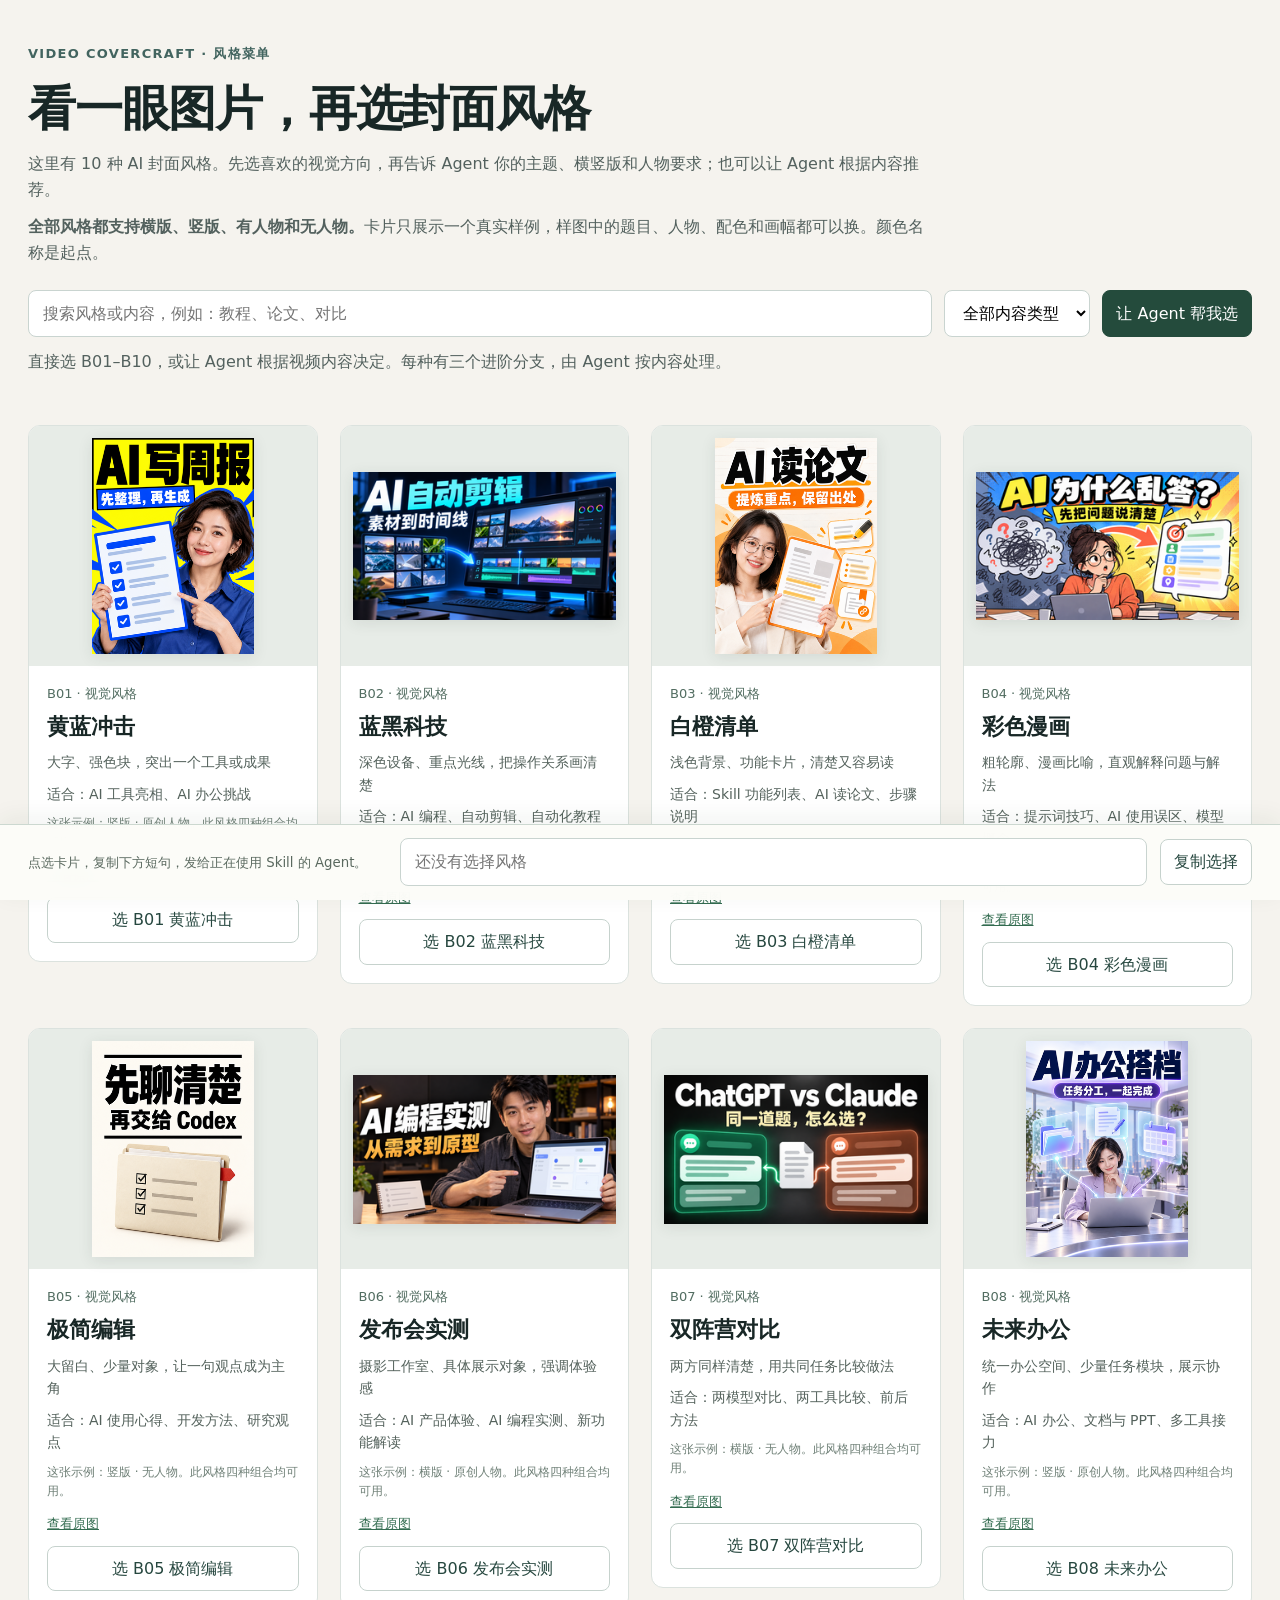
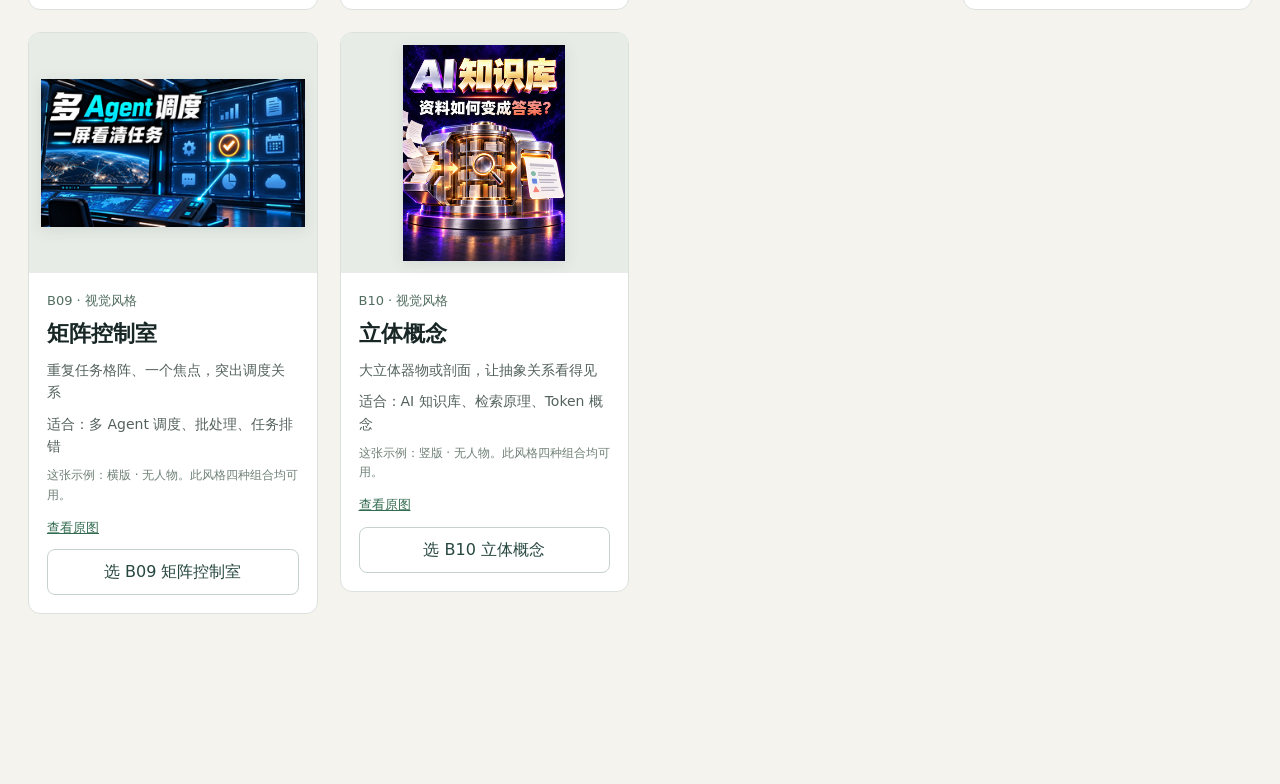
==== video-cover-craft/style-picker.html @ 23a960e8 "Rename skill to Video CoverCraft" ====
<!doctype html>
<html lang="zh-CN">
<meta charset="utf-8">
<meta name="viewport" content="width=device-width,initial-scale=1">
<title>Video CoverCraft · 看图选风格</title>
<style>
*{box-sizing:border-box}body{margin:0;background:#f5f3ee;color:#182726;font:16px/1.6 system-ui,-apple-system,sans-serif}header,main,.choice-inner{max-width:1320px;margin:auto;padding:28px}header{padding-top:40px}.brand{font-size:13px;font-weight:700;letter-spacing:.1em;color:#42645f}h1{font-size:clamp(30px,4vw,48px);line-height:1.2;letter-spacing:-.025em;margin:14px 0}header p{max-width:900px;color:#53615e;margin:12px 0}.controls{display:flex;flex-wrap:wrap;gap:12px;margin-top:24px}input,select,button{font:inherit}input,select{background:white;border:1px solid #c9d4d0;padding:10px 14px;border-radius:8px}input{flex:1;min-width:200px}button{cursor:pointer;border:1px solid #c6d2cd;border-radius:8px;padding:9px 13px;background:white;color:#26473f}button:hover{background:#eaf2ed}button:focus-visible,a:focus-visible{outline:3px solid #599a84;outline-offset:3px}.automatic{background:#244b3c;color:white;border-color:#244b3c}.automatic:hover{background:#366650}main{display:grid;grid-template-columns:repeat(auto-fill,minmax(280px,1fr));gap:22px;padding-top:10px;padding-bottom:170px}.card{align-self:start;background:white;border:1px solid #dbe2de;border-radius:12px;overflow:hidden;transition:border-color .15s}.card[data-selected=true]{border:3px solid #397958}.preview{display:flex;align-items:center;justify-content:center;height:240px;background:#e7ece7;padding:12px}.preview img{display:block;max-height:100%;max-width:100%;width:auto;height:auto;object-fit:contain;box-shadow:0 3px 14px #24362d1a}.content{padding:18px}.eyebrow{display:flex;align-items:center;justify-content:space-between;color:#526d61;font-size:13px}.badge{background:#e9f4e8;color:#2b653f;padding:2px 8px;border-radius:20px;font-size:12px}h2{font-size:22px;line-height:1.4;margin:7px 0}.content p{margin:9px 0;color:#54625c;font-size:14px}.sample{font-size:12px!important;color:#708178!important}.content button{width:100%;margin-top:10px}.content a{font-size:13px;color:#336c50}.choice{position:fixed;bottom:0;width:100%;background:#fcfcf8f5;border-top:1px solid #ccd8d0;box-shadow:0 -6px 25px #223b2410;backdrop-filter:blur(12px)}.choice-inner{padding-top:13px;padding-bottom:14px;display:flex;gap:13px;align-items:center;flex-wrap:wrap}.choice small{flex:1;min-width:220px;color:#5a695f}.choice input{flex:2;min-width:240px}.empty{grid-column:1/-1;padding:40px;background:white;border-radius:10px}a{color:#336c50}[hidden]{display:none!important}@media(max-width:600px){header,main,.choice-inner{padding-left:18px;padding-right:18px}main{padding-bottom:245px}.choice button{padding:8px 11px}.choice-inner{gap:8px}} 
</style>
<header>
<span class="brand">VIDEO COVERCRAFT · 风格菜单</span>
<h1>看一眼图片，再选封面风格</h1>
<p>这里有 10 种 AI 封面风格。先选喜欢的视觉方向，再告诉 Agent 你的主题、横竖版和人物要求；也可以让 Agent 根据内容推荐。</p>
<p><strong>全部风格都支持横版、竖版、有人物和无人物。</strong>卡片只展示一个真实样例，样图中的题目、人物、配色和画幅都可以换。颜色名称是起点。</p>
<div class="controls"><input id="search" type="search" placeholder="搜索风格或内容，例如：教程、论文、对比" aria-label="搜索风格或内容"><select id="tag" aria-label="按视频内容浏览"><option value="all">全部内容类型</option><option>资讯</option><option>教程</option><option>办公</option><option>对比</option><option>观点</option><option>Agent</option><option>原理</option></select><button class="automatic" id="auto">让 Agent 帮我选</button></div>
<p id="context">直接选 B01–B10，或让 Agent 根据视频内容决定。每种有三个进阶分支，由 Agent 按内容处理。</p>
</header>
<main id="cards"><article class="card" data-id="B01" data-search="B01 黄蓝冲击 大字、强色块，突出一个工具或成果 AI 工具亮相 AI 办公挑战 资讯 办公" data-tags="资讯|办公" data-selected="false"><a class="preview" href="assets/style-examples/01-b01-ai-weekly.png" title="查看 PNG 原图"><img src="assets/style-examples/thumbs/01-b01-ai-weekly.png" alt="B01 黄蓝冲击 · AI 写周报"></a><div class="content"><div class="eyebrow"><span>B01 · 视觉风格</span></div><h2>黄蓝冲击</h2><p>大字、强色块，突出一个工具或成果</p><p>适合：AI 工具亮相、AI 办公挑战</p><p class="sample">这张示例：竖版 · 原创人物。此风格四种组合均可用。</p><a href="assets/style-examples/01-b01-ai-weekly.png">查看原图</a><button type="button" data-choose="B01" data-name="黄蓝冲击">选 B01 黄蓝冲击</button></div></article><article class="card" data-id="B02" data-search="B02 蓝黑科技 深色设备、重点光线，把操作关系画清楚 AI 编程 自动剪辑 自动化教程 教程 Agent" data-tags="教程|Agent" data-selected="false"><a class="preview" href="assets/style-examples/02-b02-ai-editing.png" title="查看 PNG 原图"><img src="assets/style-examples/thumbs/02-b02-ai-editing.png" alt="B02 蓝黑科技 · AI 自动剪辑"></a><div class="content"><div class="eyebrow"><span>B02 · 视觉风格</span></div><h2>蓝黑科技</h2><p>深色设备、重点光线，把操作关系画清楚</p><p>适合：AI 编程、自动剪辑、自动化教程</p><p class="sample">这张示例：横版 · 无人物。此风格四种组合均可用。</p><a href="assets/style-examples/02-b02-ai-editing.png">查看原图</a><button type="button" data-choose="B02" data-name="蓝黑科技">选 B02 蓝黑科技</button></div></article><article class="card" data-id="B03" data-search="B03 白橙清单 浅色背景、功能卡片，清楚又容易读 Skill 功能列表 AI 读论文 步骤说明 办公 教程" data-tags="办公|教程" data-selected="false"><a class="preview" href="assets/style-examples/03-b03-ai-paper.png" title="查看 PNG 原图"><img src="assets/style-examples/thumbs/03-b03-ai-paper.png" alt="B03 白橙清单 · AI 读论文"></a><div class="content"><div class="eyebrow"><span>B03 · 视觉风格</span></div><h2>白橙清单</h2><p>浅色背景、功能卡片，清楚又容易读</p><p>适合：Skill 功能列表、AI 读论文、步骤说明</p><p class="sample">这张示例：竖版 · 原创人物。此风格四种组合均可用。</p><a href="assets/style-examples/03-b03-ai-paper.png">查看原图</a><button type="button" data-choose="B03" data-name="白橙清单">选 B03 白橙清单</button></div></article><article class="card" data-id="B04" data-search="B04 彩色漫画 粗轮廓、漫画比喻，直观解释问题与解法 提示词技巧 AI 使用误区 模型概念 教程 原理" data-tags="教程|原理" data-selected="false"><a class="preview" href="assets/style-examples/04-b04-ai-prompt.png" title="查看 PNG 原图"><img src="assets/style-examples/thumbs/04-b04-ai-prompt.png" alt="B04 彩色漫画 · AI 为什么乱答？"></a><div class="content"><div class="eyebrow"><span>B04 · 视觉风格</span></div><h2>彩色漫画</h2><p>粗轮廓、漫画比喻，直观解释问题与解法</p><p>适合：提示词技巧、AI 使用误区、模型概念</p><p class="sample">这张示例：横版 · 原创人物。此风格四种组合均可用。</p><a href="assets/style-examples/04-b04-ai-prompt.png">查看原图</a><button type="button" data-choose="B04" data-name="彩色漫画">选 B04 彩色漫画</button></div></article><article class="card" data-id="B05" data-search="B05 极简编辑 大留白、少量对象，让一句观点成为主角 AI 使用心得 开发方法 研究观点 观点 原理" data-tags="观点|原理" data-selected="false"><a class="preview" href="assets/style-examples/05-b05-ai-handoff.png" title="查看 PNG 原图"><img src="assets/style-examples/thumbs/05-b05-ai-handoff.png" alt="B05 极简编辑 · 先聊清楚"></a><div class="content"><div class="eyebrow"><span>B05 · 视觉风格</span></div><h2>极简编辑</h2><p>大留白、少量对象，让一句观点成为主角</p><p>适合：AI 使用心得、开发方法、研究观点</p><p class="sample">这张示例：竖版 · 无人物。此风格四种组合均可用。</p><a href="assets/style-examples/05-b05-ai-handoff.png">查看原图</a><button type="button" data-choose="B05" data-name="极简编辑">选 B05 极简编辑</button></div></article><article class="card" data-id="B06" data-search="B06 发布会实测 摄影工作室、具体展示对象，强调体验感 AI 产品体验 AI 编程实测 新功能解读 资讯 教程" data-tags="资讯|教程" data-selected="false"><a class="preview" href="assets/style-examples/06-b06-ai-coding.png" title="查看 PNG 原图"><img src="assets/style-examples/thumbs/06-b06-ai-coding.png" alt="B06 发布会实测 · AI 编程实测"></a><div class="content"><div class="eyebrow"><span>B06 · 视觉风格</span></div><h2>发布会实测</h2><p>摄影工作室、具体展示对象，强调体验感</p><p>适合：AI 产品体验、AI 编程实测、新功能解读</p><p class="sample">这张示例：横版 · 原创人物。此风格四种组合均可用。</p><a href="assets/style-examples/06-b06-ai-coding.png">查看原图</a><button type="button" data-choose="B06" data-name="发布会实测">选 B06 发布会实测</button></div></article><article class="card" data-id="B07" data-search="B07 双阵营对比 两方同样清楚，用共同任务比较做法 两模型对比 两工具比较 前后方法 对比" data-tags="对比" data-selected="false"><a class="preview" href="assets/style-examples/07-b07-ai-models.png" title="查看 PNG 原图"><img src="assets/style-examples/thumbs/07-b07-ai-models.png" alt="B07 双阵营对比 · ChatGPT vs Claude"></a><div class="content"><div class="eyebrow"><span>B07 · 视觉风格</span></div><h2>双阵营对比</h2><p>两方同样清楚，用共同任务比较做法</p><p>适合：两模型对比、两工具比较、前后方法</p><p class="sample">这张示例：横版 · 无人物。此风格四种组合均可用。</p><a href="assets/style-examples/07-b07-ai-models.png">查看原图</a><button type="button" data-choose="B07" data-name="双阵营对比">选 B07 双阵营对比</button></div></article><article class="card" data-id="B08" data-search="B08 未来办公 统一办公空间、少量任务模块，展示协作 AI 办公 文档与 PPT 多工具接力 办公 Agent" data-tags="办公|Agent" data-selected="false"><a class="preview" href="assets/style-examples/08-b08-ai-office.png" title="查看 PNG 原图"><img src="assets/style-examples/thumbs/08-b08-ai-office.png" alt="B08 未来办公 · AI 办公搭档"></a><div class="content"><div class="eyebrow"><span>B08 · 视觉风格</span></div><h2>未来办公</h2><p>统一办公空间、少量任务模块，展示协作</p><p>适合：AI 办公、文档与 PPT、多工具接力</p><p class="sample">这张示例：竖版 · 原创人物。此风格四种组合均可用。</p><a href="assets/style-examples/08-b08-ai-office.png">查看原图</a><button type="button" data-choose="B08" data-name="未来办公">选 B08 未来办公</button></div></article><article class="card" data-id="B09" data-search="B09 矩阵控制室 重复任务格阵、一个焦点，突出调度关系 多 Agent 调度 批处理 任务排错 Agent 教程" data-tags="Agent|教程" data-selected="false"><a class="preview" href="assets/style-examples/09-b09-ai-agents.png" title="查看 PNG 原图"><img src="assets/style-examples/thumbs/09-b09-ai-agents.png" alt="B09 矩阵控制室 · 多 Agent 调度"></a><div class="content"><div class="eyebrow"><span>B09 · 视觉风格</span></div><h2>矩阵控制室</h2><p>重复任务格阵、一个焦点，突出调度关系</p><p>适合：多 Agent 调度、批处理、任务排错</p><p class="sample">这张示例：横版 · 无人物。此风格四种组合均可用。</p><a href="assets/style-examples/09-b09-ai-agents.png">查看原图</a><button type="button" data-choose="B09" data-name="矩阵控制室">选 B09 矩阵控制室</button></div></article><article class="card" data-id="B10" data-search="B10 立体概念 大立体器物或剖面，让抽象关系看得见 AI 知识库 检索原理 Token 概念 原理" data-tags="原理" data-selected="false"><a class="preview" href="assets/style-examples/10-b10-ai-knowledge.png" title="查看 PNG 原图"><img src="assets/style-examples/thumbs/10-b10-ai-knowledge.png" alt="B10 立体概念 · AI 知识库"></a><div class="content"><div class="eyebrow"><span>B10 · 视觉风格</span></div><h2>立体概念</h2><p>大立体器物或剖面，让抽象关系看得见</p><p>适合：AI 知识库、检索原理、Token 概念</p><p class="sample">这张示例：竖版 · 无人物。此风格四种组合均可用。</p><a href="assets/style-examples/10-b10-ai-knowledge.png">查看原图</a><button type="button" data-choose="B10" data-name="立体概念">选 B10 立体概念</button></div></article><p class="empty" id="empty" hidden>没有匹配的风格。试试其他关键词，或让 Agent 帮你推荐。</p></main>
<div class="choice"><div class="choice-inner"><small id="status" aria-live="polite">点选卡片，复制下方短句，发给正在使用 Skill 的 Agent。</small><input id="selection" aria-label="发给 Agent 的选择" readonly placeholder="还没有选择风格"><button id="copy">复制选择</button></div></div>
<noscript><p style="padding:24px">此浏览器未启用交互。图片与名称仍可查看，直接把 B 编号告诉 Agent 即可。</p></noscript>
<script>
const cards=Array.from(document.querySelectorAll('.card'));
const search=document.querySelector('#search'),tag=document.querySelector('#tag'),selection=document.querySelector('#selection'),status=document.querySelector('#status');
function filter(){const q=search.value.trim().toLowerCase();let shown=0;cards.forEach(c=>{c.hidden=!(c.dataset.search.toLowerCase().includes(q)&&(tag.value==='all'||c.dataset.tags.split('|').includes(tag.value)));if(!c.hidden)shown++});document.querySelector('#empty').hidden=shown!==0}
function choose(id,name){cards.forEach(c=>c.dataset.selected=String(c.dataset.id===id));selection.value=id?`我选 ${id} ${name}。画幅和人物按我的要求。`:'风格由你根据我的内容决定。画幅和人物按我的要求。';status.textContent=id?`已选 ${id} ${name}。把这句话发给 Agent 即可；不用填写分支编号。`:'让 Agent 按视频内容选择风格；画幅和人物仍按你的要求。'}
search.addEventListener('input',filter);tag.addEventListener('change',filter);
document.querySelectorAll('[data-choose]').forEach(b=>b.addEventListener('click',()=>choose(b.dataset.choose,b.dataset.name)));
document.querySelector('#auto').addEventListener('click',()=>choose(null,null));
document.querySelector('#copy').addEventListener('click',async()=>{if(!selection.value){status.textContent='先选一种风格，或点“让 Agent 帮我选”。';return}try{await navigator.clipboard.writeText(selection.value);status.textContent='已复制。回到 Agent 聊天粘贴这句话。'}catch{selection.focus();selection.select();status.textContent='此浏览器无法自动复制。文字已选中，请手动复制后发给 Agent。'}});
</script>
</html>
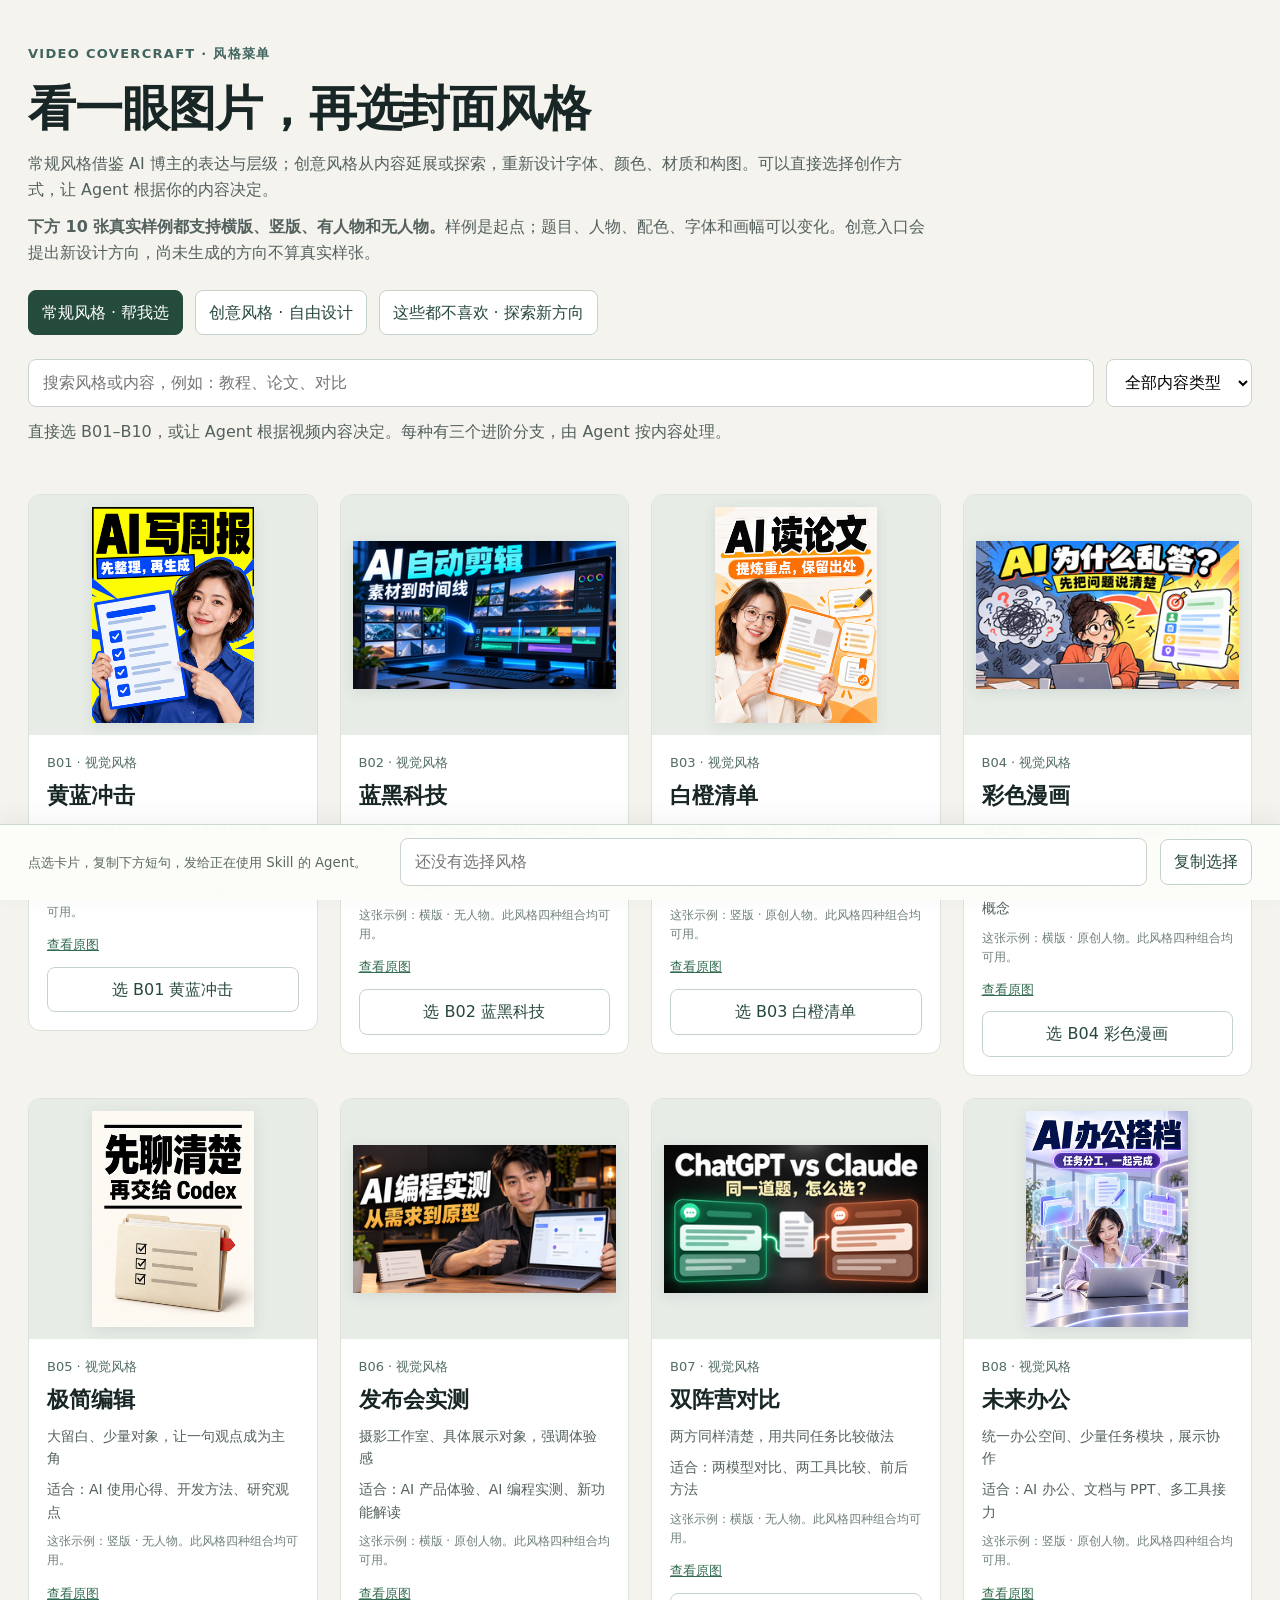
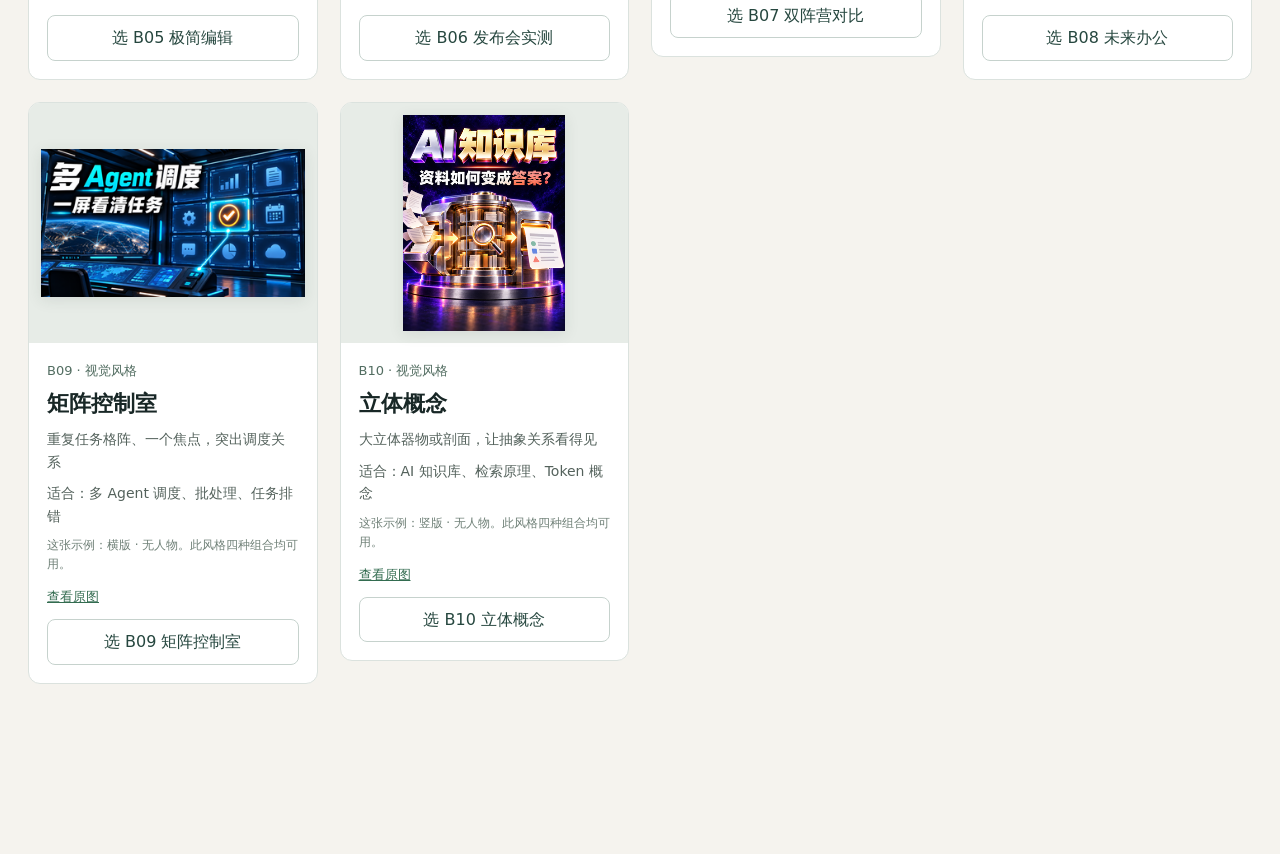
==== commit 22e6a8ef: "Update Video CoverCraft to 2.11.0 with creative workflows" ====
--- a/video-cover-craft/style-picker.html
+++ b/video-cover-craft/style-picker.html
@@ -9,22 +9,32 @@
 <header>
 <span class="brand">VIDEO COVERCRAFT · 风格菜单</span>
 <h1>看一眼图片，再选封面风格</h1>
-<p>这里有 10 种 AI 封面风格。先选喜欢的视觉方向，再告诉 Agent 你的主题、横竖版和人物要求；也可以让 Agent 根据内容推荐。</p>
-<p><strong>全部风格都支持横版、竖版、有人物和无人物。</strong>卡片只展示一个真实样例，样图中的题目、人物、配色和画幅都可以换。颜色名称是起点。</p>
-<div class="controls"><input id="search" type="search" placeholder="搜索风格或内容，例如：教程、论文、对比" aria-label="搜索风格或内容"><select id="tag" aria-label="按视频内容浏览"><option value="all">全部内容类型</option><option>资讯</option><option>教程</option><option>办公</option><option>对比</option><option>观点</option><option>Agent</option><option>原理</option></select><button class="automatic" id="auto">让 Agent 帮我选</button></div>
+<p>常规风格借鉴 AI 博主的表达与层级；创意风格从内容延展或探索，重新设计字体、颜色、材质和构图。可以直接选择创作方式，让 Agent 根据你的内容决定。</p>
+<p><strong>下方 10 张真实样例都支持横版、竖版、有人物和无人物。</strong>样例是起点；题目、人物、配色、字体和画幅可以变化。创意入口会提出新设计方向，尚未生成的方向不算真实样张。</p>
+<div class="controls"><button class="automatic" id="auto" data-creation-mode="regular" aria-pressed="false">常规风格 · 帮我选</button><button id="creative" data-creation-mode="creative" aria-pressed="false">创意风格 · 自由设计</button><button id="explore">这些都不喜欢 · 探索新方向</button></div>
+<div class="controls"><input id="search" type="search" placeholder="搜索风格或内容，例如：教程、论文、对比" aria-label="搜索风格或内容"><select id="tag" aria-label="按视频内容浏览"><option value="all">全部内容类型</option><option>资讯</option><option>教程</option><option>办公</option><option>对比</option><option>观点</option><option>Agent</option><option>原理</option></select></div>
 <p id="context">直接选 B01–B10，或让 Agent 根据视频内容决定。每种有三个进阶分支，由 Agent 按内容处理。</p>
 </header>
-<main id="cards"><article class="card" data-id="B01" data-search="B01 黄蓝冲击 大字、强色块，突出一个工具或成果 AI 工具亮相 AI 办公挑战 资讯 办公" data-tags="资讯|办公" data-selected="false"><a class="preview" href="assets/style-examples/01-b01-ai-weekly.png" title="查看 PNG 原图"><img src="assets/style-examples/thumbs/01-b01-ai-weekly.png" alt="B01 黄蓝冲击 · AI 写周报"></a><div class="content"><div class="eyebrow"><span>B01 · 视觉风格</span></div><h2>黄蓝冲击</h2><p>大字、强色块，突出一个工具或成果</p><p>适合：AI 工具亮相、AI 办公挑战</p><p class="sample">这张示例：竖版 · 原创人物。此风格四种组合均可用。</p><a href="assets/style-examples/01-b01-ai-weekly.png">查看原图</a><button type="button" data-choose="B01" data-name="黄蓝冲击">选 B01 黄蓝冲击</button></div></article><article class="card" data-id="B02" data-search="B02 蓝黑科技 深色设备、重点光线，把操作关系画清楚 AI 编程 自动剪辑 自动化教程 教程 Agent" data-tags="教程|Agent" data-selected="false"><a class="preview" href="assets/style-examples/02-b02-ai-editing.png" title="查看 PNG 原图"><img src="assets/style-examples/thumbs/02-b02-ai-editing.png" alt="B02 蓝黑科技 · AI 自动剪辑"></a><div class="content"><div class="eyebrow"><span>B02 · 视觉风格</span></div><h2>蓝黑科技</h2><p>深色设备、重点光线，把操作关系画清楚</p><p>适合：AI 编程、自动剪辑、自动化教程</p><p class="sample">这张示例：横版 · 无人物。此风格四种组合均可用。</p><a href="assets/style-examples/02-b02-ai-editing.png">查看原图</a><button type="button" data-choose="B02" data-name="蓝黑科技">选 B02 蓝黑科技</button></div></article><article class="card" data-id="B03" data-search="B03 白橙清单 浅色背景、功能卡片，清楚又容易读 Skill 功能列表 AI 读论文 步骤说明 办公 教程" data-tags="办公|教程" data-selected="false"><a class="preview" href="assets/style-examples/03-b03-ai-paper.png" title="查看 PNG 原图"><img src="assets/style-examples/thumbs/03-b03-ai-paper.png" alt="B03 白橙清单 · AI 读论文"></a><div class="content"><div class="eyebrow"><span>B03 · 视觉风格</span></div><h2>白橙清单</h2><p>浅色背景、功能卡片，清楚又容易读</p><p>适合：Skill 功能列表、AI 读论文、步骤说明</p><p class="sample">这张示例：竖版 · 原创人物。此风格四种组合均可用。</p><a href="assets/style-examples/03-b03-ai-paper.png">查看原图</a><button type="button" data-choose="B03" data-name="白橙清单">选 B03 白橙清单</button></div></article><article class="card" data-id="B04" data-search="B04 彩色漫画 粗轮廓、漫画比喻，直观解释问题与解法 提示词技巧 AI 使用误区 模型概念 教程 原理" data-tags="教程|原理" data-selected="false"><a class="preview" href="assets/style-examples/04-b04-ai-prompt.png" title="查看 PNG 原图"><img src="assets/style-examples/thumbs/04-b04-ai-prompt.png" alt="B04 彩色漫画 · AI 为什么乱答？"></a><div class="content"><div class="eyebrow"><span>B04 · 视觉风格</span></div><h2>彩色漫画</h2><p>粗轮廓、漫画比喻，直观解释问题与解法</p><p>适合：提示词技巧、AI 使用误区、模型概念</p><p class="sample">这张示例：横版 · 原创人物。此风格四种组合均可用。</p><a href="assets/style-examples/04-b04-ai-prompt.png">查看原图</a><button type="button" data-choose="B04" data-name="彩色漫画">选 B04 彩色漫画</button></div></article><article class="card" data-id="B05" data-search="B05 极简编辑 大留白、少量对象，让一句观点成为主角 AI 使用心得 开发方法 研究观点 观点 原理" data-tags="观点|原理" data-selected="false"><a class="preview" href="assets/style-examples/05-b05-ai-handoff.png" title="查看 PNG 原图"><img src="assets/style-examples/thumbs/05-b05-ai-handoff.png" alt="B05 极简编辑 · 先聊清楚"></a><div class="content"><div class="eyebrow"><span>B05 · 视觉风格</span></div><h2>极简编辑</h2><p>大留白、少量对象，让一句观点成为主角</p><p>适合：AI 使用心得、开发方法、研究观点</p><p class="sample">这张示例：竖版 · 无人物。此风格四种组合均可用。</p><a href="assets/style-examples/05-b05-ai-handoff.png">查看原图</a><button type="button" data-choose="B05" data-name="极简编辑">选 B05 极简编辑</button></div></article><article class="card" data-id="B06" data-search="B06 发布会实测 摄影工作室、具体展示对象，强调体验感 AI 产品体验 AI 编程实测 新功能解读 资讯 教程" data-tags="资讯|教程" data-selected="false"><a class="preview" href="assets/style-examples/06-b06-ai-coding.png" title="查看 PNG 原图"><img src="assets/style-examples/thumbs/06-b06-ai-coding.png" alt="B06 发布会实测 · AI 编程实测"></a><div class="content"><div class="eyebrow"><span>B06 · 视觉风格</span></div><h2>发布会实测</h2><p>摄影工作室、具体展示对象，强调体验感</p><p>适合：AI 产品体验、AI 编程实测、新功能解读</p><p class="sample">这张示例：横版 · 原创人物。此风格四种组合均可用。</p><a href="assets/style-examples/06-b06-ai-coding.png">查看原图</a><button type="button" data-choose="B06" data-name="发布会实测">选 B06 发布会实测</button></div></article><article class="card" data-id="B07" data-search="B07 双阵营对比 两方同样清楚，用共同任务比较做法 两模型对比 两工具比较 前后方法 对比" data-tags="对比" data-selected="false"><a class="preview" href="assets/style-examples/07-b07-ai-models.png" title="查看 PNG 原图"><img src="assets/style-examples/thumbs/07-b07-ai-models.png" alt="B07 双阵营对比 · ChatGPT vs Claude"></a><div class="content"><div class="eyebrow"><span>B07 · 视觉风格</span></div><h2>双阵营对比</h2><p>两方同样清楚，用共同任务比较做法</p><p>适合：两模型对比、两工具比较、前后方法</p><p class="sample">这张示例：横版 · 无人物。此风格四种组合均可用。</p><a href="assets/style-examples/07-b07-ai-models.png">查看原图</a><button type="button" data-choose="B07" data-name="双阵营对比">选 B07 双阵营对比</button></div></article><article class="card" data-id="B08" data-search="B08 未来办公 统一办公空间、少量任务模块，展示协作 AI 办公 文档与 PPT 多工具接力 办公 Agent" data-tags="办公|Agent" data-selected="false"><a class="preview" href="assets/style-examples/08-b08-ai-office.png" title="查看 PNG 原图"><img src="assets/style-examples/thumbs/08-b08-ai-office.png" alt="B08 未来办公 · AI 办公搭档"></a><div class="content"><div class="eyebrow"><span>B08 · 视觉风格</span></div><h2>未来办公</h2><p>统一办公空间、少量任务模块，展示协作</p><p>适合：AI 办公、文档与 PPT、多工具接力</p><p class="sample">这张示例：竖版 · 原创人物。此风格四种组合均可用。</p><a href="assets/style-examples/08-b08-ai-office.png">查看原图</a><button type="button" data-choose="B08" data-name="未来办公">选 B08 未来办公</button></div></article><article class="card" data-id="B09" data-search="B09 矩阵控制室 重复任务格阵、一个焦点，突出调度关系 多 Agent 调度 批处理 任务排错 Agent 教程" data-tags="Agent|教程" data-selected="false"><a class="preview" href="assets/style-examples/09-b09-ai-agents.png" title="查看 PNG 原图"><img src="assets/style-examples/thumbs/09-b09-ai-agents.png" alt="B09 矩阵控制室 · 多 Agent 调度"></a><div class="content"><div class="eyebrow"><span>B09 · 视觉风格</span></div><h2>矩阵控制室</h2><p>重复任务格阵、一个焦点，突出调度关系</p><p>适合：多 Agent 调度、批处理、任务排错</p><p class="sample">这张示例：横版 · 无人物。此风格四种组合均可用。</p><a href="assets/style-examples/09-b09-ai-agents.png">查看原图</a><button type="button" data-choose="B09" data-name="矩阵控制室">选 B09 矩阵控制室</button></div></article><article class="card" data-id="B10" data-search="B10 立体概念 大立体器物或剖面，让抽象关系看得见 AI 知识库 检索原理 Token 概念 原理" data-tags="原理" data-selected="false"><a class="preview" href="assets/style-examples/10-b10-ai-knowledge.png" title="查看 PNG 原图"><img src="assets/style-examples/thumbs/10-b10-ai-knowledge.png" alt="B10 立体概念 · AI 知识库"></a><div class="content"><div class="eyebrow"><span>B10 · 视觉风格</span></div><h2>立体概念</h2><p>大立体器物或剖面，让抽象关系看得见</p><p>适合：AI 知识库、检索原理、Token 概念</p><p class="sample">这张示例：竖版 · 无人物。此风格四种组合均可用。</p><a href="assets/style-examples/10-b10-ai-knowledge.png">查看原图</a><button type="button" data-choose="B10" data-name="立体概念">选 B10 立体概念</button></div></article><p class="empty" id="empty" hidden>没有匹配的风格。试试其他关键词，或让 Agent 帮你推荐。</p></main>
+<main id="cards"><article class="card" data-id="B01" data-search="B01 黄蓝冲击 大字、强色块，突出一个工具或成果 AI 工具亮相 AI 办公挑战 资讯 办公" data-tags="资讯|办公" data-selected="false"><a class="preview" href="assets/style-examples/01-b01-ai-weekly.png" title="查看 PNG 原图"><img src="assets/style-examples/thumbs/01-b01-ai-weekly.png" alt="B01 黄蓝冲击 · AI 写周报"></a><div class="content"><div class="eyebrow"><span>B01 · 视觉风格</span></div><h2>黄蓝冲击</h2><p>大字、强色块，突出一个工具或成果</p><p>适合：AI 工具亮相、AI 办公挑战</p><p class="sample">这张示例：竖版 · 原创人物。此风格四种组合均可用。</p><a href="assets/style-examples/01-b01-ai-weekly.png">查看原图</a><button type="button" data-choose="B01" data-name="黄蓝冲击">选 B01 黄蓝冲击</button></div></article><article class="card" data-id="B02" data-search="B02 蓝黑科技 深色设备、重点光线，把操作关系画清楚 AI 编程 自动剪辑 自动化教程 教程 Agent" data-tags="教程|Agent" data-selected="false"><a class="preview" href="assets/style-examples/02-b02-ai-editing.png" title="查看 PNG 原图"><img src="assets/style-examples/thumbs/02-b02-ai-editing.png" alt="B02 蓝黑科技 · AI 自动剪辑"></a><div class="content"><div class="eyebrow"><span>B02 · 视觉风格</span></div><h2>蓝黑科技</h2><p>深色设备、重点光线，把操作关系画清楚</p><p>适合：AI 编程、自动剪辑、自动化教程</p><p class="sample">这张示例：横版 · 无人物。此风格四种组合均可用。</p><a href="assets/style-examples/02-b02-ai-editing.png">查看原图</a><button type="button" data-choose="B02" data-name="蓝黑科技">选 B02 蓝黑科技</button></div></article><article class="card" data-id="B03" data-search="B03 白橙清单 浅色背景、功能卡片，清楚又容易读 Skill 功能列表 AI 读论文 步骤说明 办公 教程" data-tags="办公|教程" data-selected="false"><a class="preview" href="assets/style-examples/03-b03-ai-paper.png" title="查看 PNG 原图"><img src="assets/style-examples/thumbs/03-b03-ai-paper.png" alt="B03 白橙清单 · AI 读论文"></a><div class="content"><div class="eyebrow"><span>B03 · 视觉风格</span></div><h2>白橙清单</h2><p>浅色背景、功能卡片，清楚又容易读</p><p>适合：Skill 功能列表、AI 读论文、步骤说明</p><p class="sample">这张示例：竖版 · 原创人物。此风格四种组合均可用。</p><a href="assets/style-examples/03-b03-ai-paper.png">查看原图</a><button type="button" data-choose="B03" data-name="白橙清单">选 B03 白橙清单</button></div></article><article class="card" data-id="B04" data-search="B04 彩色漫画 粗轮廓、漫画比喻，直观解释问题与解法 提示词技巧 AI 使用误区 模型概念 教程 原理" data-tags="教程|原理" data-selected="false"><a class="preview" href="assets/style-examples/04-b04-ai-prompt.png" title="查看 PNG 原图"><img src="assets/style-examples/thumbs/04-b04-ai-prompt.png" alt="B04 彩色漫画 · AI 为什么乱答？"></a><div class="content"><div class="eyebrow"><span>B04 · 视觉风格</span></div><h2>彩色漫画</h2><p>粗轮廓、漫画比喻，直观解释问题与解法</p><p>适合：提示词技巧、AI 使用误区、模型概念</p><p class="sample">这张示例：横版 · 原创人物。此风格四种组合均可用。</p><a href="assets/style-examples/04-b04-ai-prompt.png">查看原图</a><button type="button" data-choose="B04" data-name="彩色漫画">选 B04 彩色漫画</button></div></article><article class="card" data-id="B05" data-search="B05 极简编辑 大留白、少量对象，让一句观点成为主角 AI 使用心得 开发方法 研究观点 观点 原理" data-tags="观点|原理" data-selected="false"><a class="preview" href="assets/style-examples/05-b05-ai-handoff.png" title="查看 PNG 原图"><img src="assets/style-examples/thumbs/05-b05-ai-handoff.png" alt="B05 极简编辑 · 先聊清楚"></a><div class="content"><div class="eyebrow"><span>B05 · 视觉风格</span></div><h2>极简编辑</h2><p>大留白、少量对象，让一句观点成为主角</p><p>适合：AI 使用心得、开发方法、研究观点</p><p class="sample">这张示例：竖版 · 无人物。此风格四种组合均可用。</p><a href="assets/style-examples/05-b05-ai-handoff.png">查看原图</a><button type="button" data-choose="B05" data-name="极简编辑">选 B05 极简编辑</button></div></article><article class="card" data-id="B06" data-search="B06 发布会实测 摄影工作室、具体展示对象，强调体验感 AI 产品体验 AI 编程实测 新功能解读 资讯 教程" data-tags="资讯|教程" data-selected="false"><a class="preview" href="assets/style-examples/06-b06-ai-coding.png" title="查看 PNG 原图"><img src="assets/style-examples/thumbs/06-b06-ai-coding.png" alt="B06 发布会实测 · AI 编程实测"></a><div class="content"><div class="eyebrow"><span>B06 · 视觉风格</span></div><h2>发布会实测</h2><p>摄影工作室、具体展示对象，强调体验感</p><p>适合：AI 产品体验、AI 编程实测、新功能解读</p><p class="sample">这张示例：横版 · 原创人物。此风格四种组合均可用。</p><a href="assets/style-examples/06-b06-ai-coding.png">查看原图</a><button type="button" data-choose="B06" data-name="发布会实测">选 B06 发布会实测</button></div></article><article class="card" data-id="B07" data-search="B07 双阵营对比 两方同样清楚，用共同任务比较做法 两模型对比 两工具比较 前后方法 对比" data-tags="对比" data-selected="false"><a class="preview" href="assets/style-examples/07-b07-ai-models.png" title="查看 PNG 原图"><img src="assets/style-examples/thumbs/07-b07-ai-models.png" alt="B07 双阵营对比 · ChatGPT vs Claude"></a><div class="content"><div class="eyebrow"><span>B07 · 视觉风格</span></div><h2>双阵营对比</h2><p>两方同样清楚，用共同任务比较做法</p><p>适合：两模型对比、两工具比较、前后方法</p><p class="sample">这张示例：横版 · 无人物。此风格四种组合均可用。</p><a href="assets/style-examples/07-b07-ai-models.png">查看原图</a><button type="button" data-choose="B07" data-name="双阵营对比">选 B07 双阵营对比</button></div></article><article class="card" data-id="B08" data-search="B08 未来办公 统一办公空间、少量任务模块，展示协作 AI 办公 文档与 PPT 多工具接力 办公 Agent" data-tags="办公|Agent" data-selected="false"><a class="preview" href="assets/style-examples/08-b08-ai-office.png" title="查看 PNG 原图"><img src="assets/style-examples/thumbs/08-b08-ai-office.png" alt="B08 未来办公 · AI 办公搭档"></a><div class="content"><div class="eyebrow"><span>B08 · 视觉风格</span></div><h2>未来办公</h2><p>统一办公空间、少量任务模块，展示协作</p><p>适合：AI 办公、文档与 PPT、多工具接力</p><p class="sample">这张示例：竖版 · 原创人物。此风格四种组合均可用。</p><a href="assets/style-examples/08-b08-ai-office.png">查看原图</a><button type="button" data-choose="B08" data-name="未来办公">选 B08 未来办公</button></div></article><article class="card" data-id="B09" data-search="B09 矩阵控制室 重复任务格阵、一个焦点，突出调度关系 多 Agent 调度 批处理 任务排错 Agent 教程" data-tags="Agent|教程" data-selected="false"><a class="preview" href="assets/style-examples/09-b09-ai-agents.png" title="查看 PNG 原图"><img src="assets/style-examples/thumbs/09-b09-ai-agents.png" alt="B09 矩阵控制室 · 多 Agent 调度"></a><div class="content"><div class="eyebrow"><span>B09 · 视觉风格</span></div><h2>矩阵控制室</h2><p>重复任务格阵、一个焦点，突出调度关系</p><p>适合：多 Agent 调度、批处理、任务排错</p><p class="sample">这张示例：横版 · 无人物。此风格四种组合均可用。</p><a href="assets/style-examples/09-b09-ai-agents.png">查看原图</a><button type="button" data-choose="B09" data-name="矩阵控制室">选 B09 矩阵控制室</button></div></article><article class="card" data-id="B10" data-search="B10 立体概念 大立体器物或剖面，让抽象关系看得见 AI 知识库 检索原理 Token 概念 原理" data-tags="原理" data-selected="false"><a class="preview" href="assets/style-examples/10-b10-ai-knowledge.png" title="查看 PNG 原图"><img src="assets/style-examples/thumbs/10-b10-ai-knowledge.png" alt="B10 立体概念 · AI 知识库"></a><div class="content"><div class="eyebrow"><span>B10 · 视觉风格</span></div><h2>立体概念</h2><p>大立体器物或剖面，让抽象关系看得见</p><p>适合：AI 知识库、检索原理、Token 概念</p><p class="sample">这张示例：竖版 · 无人物。此风格四种组合均可用。</p><a href="assets/style-examples/10-b10-ai-knowledge.png">查看原图</a><button type="button" data-choose="B10" data-name="立体概念">选 B10 立体概念</button></div></article><p class="empty" id="empty" hidden>没有匹配的风格。试试其他关键词，或选择创意探索。</p></main>
 <div class="choice"><div class="choice-inner"><small id="status" aria-live="polite">点选卡片，复制下方短句，发给正在使用 Skill 的 Agent。</small><input id="selection" aria-label="发给 Agent 的选择" readonly placeholder="还没有选择风格"><button id="copy">复制选择</button></div></div>
-<noscript><p style="padding:24px">此浏览器未启用交互。图片与名称仍可查看，直接把 B 编号告诉 Agent 即可。</p></noscript>
+<noscript><p style="padding:24px">此浏览器未启用交互。图片与名称仍可查看，直接把 B 编号或“创意风格”“全部不喜欢，探索新方向”告诉 Agent 即可。</p></noscript>
 <script>
 const cards=Array.from(document.querySelectorAll('.card'));
 const search=document.querySelector('#search'),tag=document.querySelector('#tag'),selection=document.querySelector('#selection'),status=document.querySelector('#status');
 function filter(){const q=search.value.trim().toLowerCase();let shown=0;cards.forEach(c=>{c.hidden=!(c.dataset.search.toLowerCase().includes(q)&&(tag.value==='all'||c.dataset.tags.split('|').includes(tag.value)));if(!c.hidden)shown++});document.querySelector('#empty').hidden=shown!==0}
-function choose(id,name){cards.forEach(c=>c.dataset.selected=String(c.dataset.id===id));selection.value=id?`我选 ${id} ${name}。画幅和人物按我的要求。`:'风格由你根据我的内容决定。画幅和人物按我的要求。';status.textContent=id?`已选 ${id} ${name}。把这句话发给 Agent 即可；不用填写分支编号。`:'让 Agent 按视频内容选择风格；画幅和人物仍按你的要求。'}
+function choose(id,name,mode='regular',explore=false){
+  cards.forEach(c=>c.dataset.selected=String(c.dataset.id===id));
+  document.querySelector('#auto').setAttribute('aria-pressed',String(mode==='regular'));
+  document.querySelector('#creative').setAttribute('aria-pressed',String(mode==='creative'));
+  if(explore){selection.value='这些风格我全部不喜欢。请用创意探索，从我的内容重新设计一个方向，避开本轮已否定的特征。沿用已确定的文案、画幅、人物和必要素材；方案数量与交付方式按我的要求。';status.textContent='已选择新方向探索。复制给 Agent，继续沿用已确定的设置。'}
+  else if(mode==='creative'){selection.value='请用创意风格，按我的内容选择延展或探索，重新设计构图或主视觉，不锁定旧样图的字体、颜色与材质。保留我明确指定的文案和素材；画幅、人物、方案数量与交付方式按我的要求。';status.textContent='已选创意风格。Agent 会按内容设计，不要求你选择子模式。'}
+  else{selection.value=id?`请用常规风格，我选 ${id} ${name}。只保留我明确要求的参考特征；画幅、人物、方案数量与交付方式按我的要求。`:'请用常规风格，由你根据我的内容选择表达方式，字体、颜色和材质可以变化。画幅、人物、方案数量与交付方式按我的要求。';status.textContent=id?`已选 ${id} ${name}。复制给 Agent；不用填写分支编号。`:'已选常规风格，由 Agent 按内容决定。'}
+}
 search.addEventListener('input',filter);tag.addEventListener('change',filter);
 document.querySelectorAll('[data-choose]').forEach(b=>b.addEventListener('click',()=>choose(b.dataset.choose,b.dataset.name)));
 document.querySelector('#auto').addEventListener('click',()=>choose(null,null));
+document.querySelector('#creative').addEventListener('click',()=>choose(null,null,'creative'));
+document.querySelector('#explore').addEventListener('click',()=>choose(null,null,'creative',true));
 document.querySelector('#copy').addEventListener('click',async()=>{if(!selection.value){status.textContent='先选一种风格，或点“让 Agent 帮我选”。';return}try{await navigator.clipboard.writeText(selection.value);status.textContent='已复制。回到 Agent 聊天粘贴这句话。'}catch{selection.focus();selection.select();status.textContent='此浏览器无法自动复制。文字已选中，请手动复制后发给 Agent。'}});
 </script>
 </html>
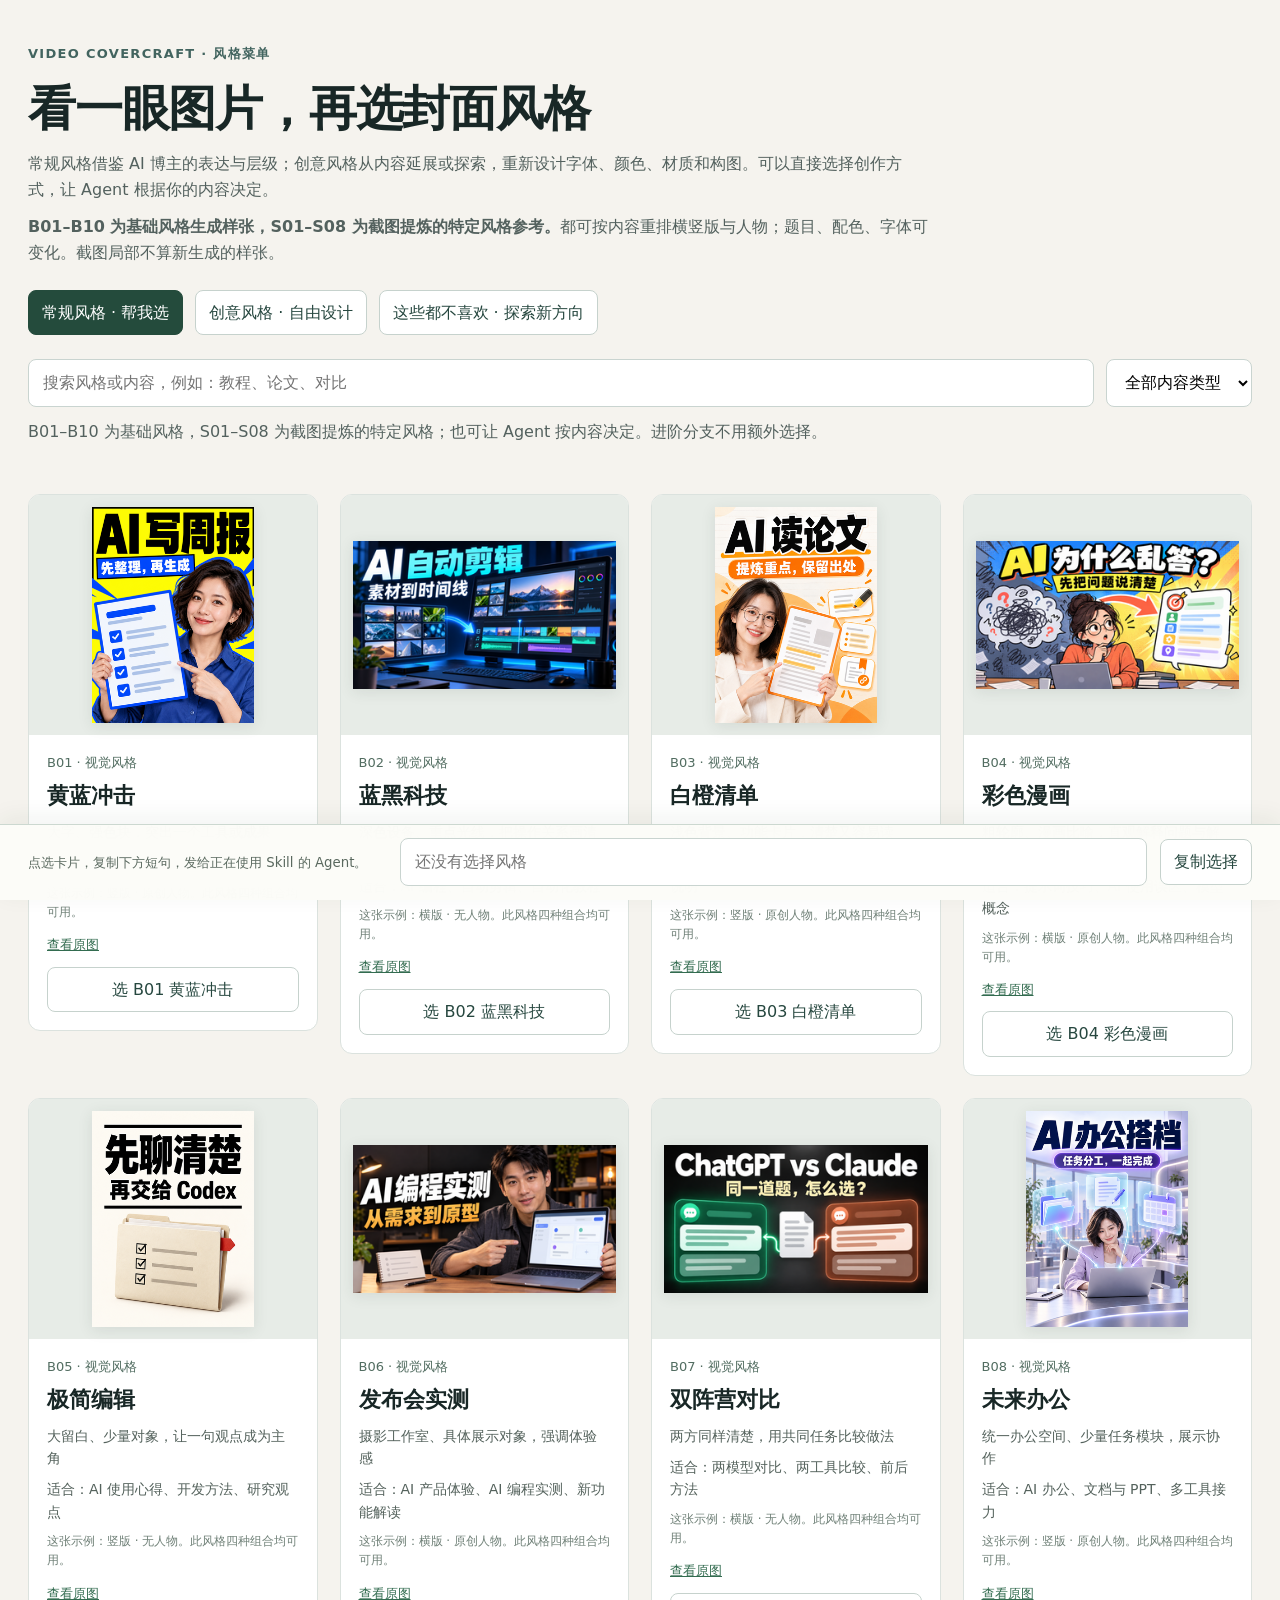
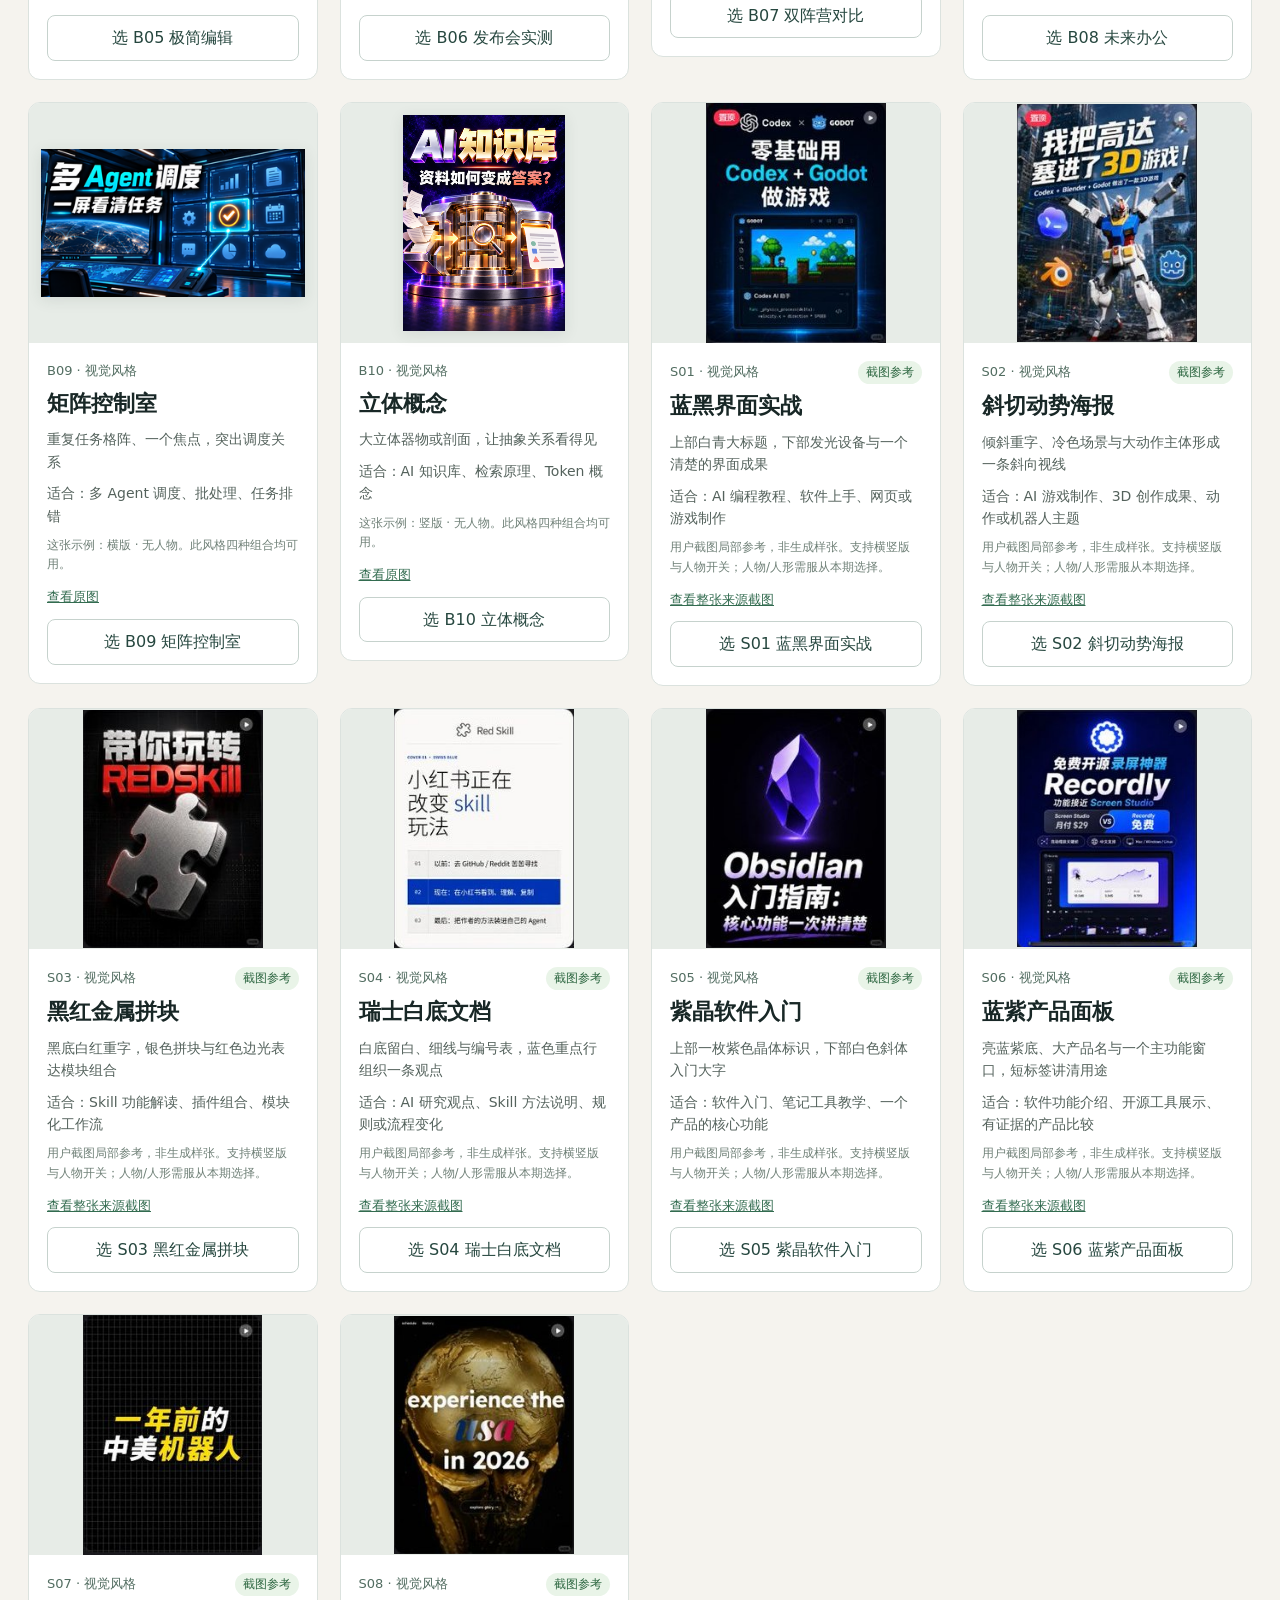
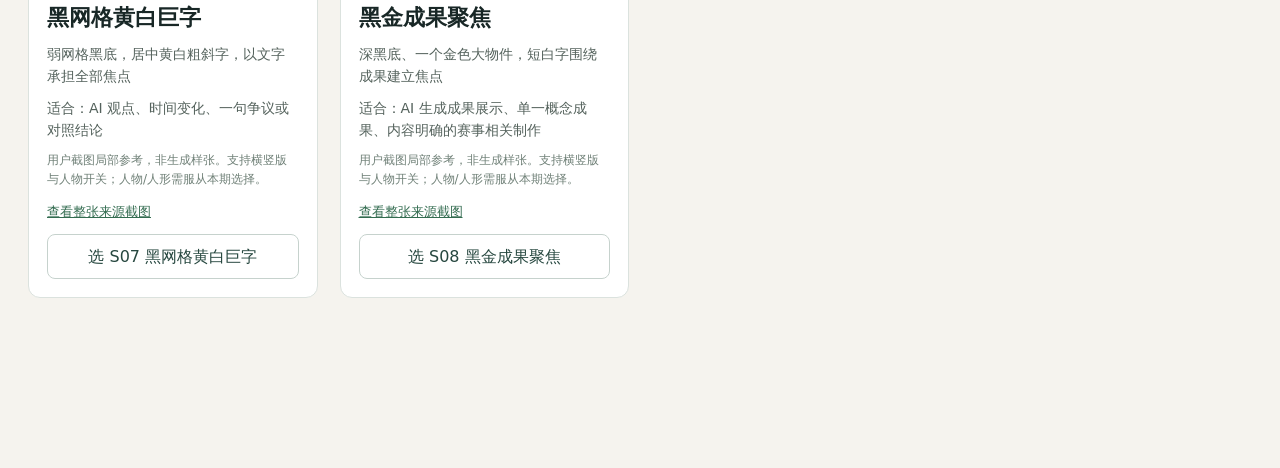
==== commit c426febf: "Add eight screenshot-derived cover styles in Video CoverCraft 2.16.0" ====
--- a/video-cover-craft/style-picker.html
+++ b/video-cover-craft/style-picker.html
@@ -5,19 +5,20 @@
 <title>Video CoverCraft · 看图选风格</title>
 <style>
 *{box-sizing:border-box}body{margin:0;background:#f5f3ee;color:#182726;font:16px/1.6 system-ui,-apple-system,sans-serif}header,main,.choice-inner{max-width:1320px;margin:auto;padding:28px}header{padding-top:40px}.brand{font-size:13px;font-weight:700;letter-spacing:.1em;color:#42645f}h1{font-size:clamp(30px,4vw,48px);line-height:1.2;letter-spacing:-.025em;margin:14px 0}header p{max-width:900px;color:#53615e;margin:12px 0}.controls{display:flex;flex-wrap:wrap;gap:12px;margin-top:24px}input,select,button{font:inherit}input,select{background:white;border:1px solid #c9d4d0;padding:10px 14px;border-radius:8px}input{flex:1;min-width:200px}button{cursor:pointer;border:1px solid #c6d2cd;border-radius:8px;padding:9px 13px;background:white;color:#26473f}button:hover{background:#eaf2ed}button:focus-visible,a:focus-visible{outline:3px solid #599a84;outline-offset:3px}.automatic{background:#244b3c;color:white;border-color:#244b3c}.automatic:hover{background:#366650}main{display:grid;grid-template-columns:repeat(auto-fill,minmax(280px,1fr));gap:22px;padding-top:10px;padding-bottom:170px}.card{align-self:start;background:white;border:1px solid #dbe2de;border-radius:12px;overflow:hidden;transition:border-color .15s}.card[data-selected=true]{border:3px solid #397958}.preview{display:flex;align-items:center;justify-content:center;height:240px;background:#e7ece7;padding:12px}.preview img{display:block;max-height:100%;max-width:100%;width:auto;height:auto;object-fit:contain;box-shadow:0 3px 14px #24362d1a}.content{padding:18px}.eyebrow{display:flex;align-items:center;justify-content:space-between;color:#526d61;font-size:13px}.badge{background:#e9f4e8;color:#2b653f;padding:2px 8px;border-radius:20px;font-size:12px}h2{font-size:22px;line-height:1.4;margin:7px 0}.content p{margin:9px 0;color:#54625c;font-size:14px}.sample{font-size:12px!important;color:#708178!important}.content button{width:100%;margin-top:10px}.content a{font-size:13px;color:#336c50}.choice{position:fixed;bottom:0;width:100%;background:#fcfcf8f5;border-top:1px solid #ccd8d0;box-shadow:0 -6px 25px #223b2410;backdrop-filter:blur(12px)}.choice-inner{padding-top:13px;padding-bottom:14px;display:flex;gap:13px;align-items:center;flex-wrap:wrap}.choice small{flex:1;min-width:220px;color:#5a695f}.choice input{flex:2;min-width:240px}.empty{grid-column:1/-1;padding:40px;background:white;border-radius:10px}a{color:#336c50}[hidden]{display:none!important}@media(max-width:600px){header,main,.choice-inner{padding-left:18px;padding-right:18px}main{padding-bottom:245px}.choice button{padding:8px 11px}.choice-inner{gap:8px}} 
+.reference-window{display:block;position:relative;overflow:hidden;flex:none}.preview .reference-image{position:absolute;display:block;max-width:none;max-height:none;object-fit:fill;box-shadow:none}
 </style>
 <header>
 <span class="brand">VIDEO COVERCRAFT · 风格菜单</span>
 <h1>看一眼图片，再选封面风格</h1>
 <p>常规风格借鉴 AI 博主的表达与层级；创意风格从内容延展或探索，重新设计字体、颜色、材质和构图。可以直接选择创作方式，让 Agent 根据你的内容决定。</p>
-<p><strong>下方 10 张真实样例都支持横版、竖版、有人物和无人物。</strong>样例是起点；题目、人物、配色、字体和画幅可以变化。创意入口会提出新设计方向，尚未生成的方向不算真实样张。</p>
+<p><strong>B01–B10 为基础风格生成样张，S01–S08 为截图提炼的特定风格参考。</strong>都可按内容重排横竖版与人物；题目、配色、字体可变化。截图局部不算新生成的样张。</p>
 <div class="controls"><button class="automatic" id="auto" data-creation-mode="regular" aria-pressed="false">常规风格 · 帮我选</button><button id="creative" data-creation-mode="creative" aria-pressed="false">创意风格 · 自由设计</button><button id="explore">这些都不喜欢 · 探索新方向</button></div>
 <div class="controls"><input id="search" type="search" placeholder="搜索风格或内容，例如：教程、论文、对比" aria-label="搜索风格或内容"><select id="tag" aria-label="按视频内容浏览"><option value="all">全部内容类型</option><option>资讯</option><option>教程</option><option>办公</option><option>对比</option><option>观点</option><option>Agent</option><option>原理</option></select></div>
-<p id="context">直接选 B01–B10，或让 Agent 根据视频内容决定。每种有三个进阶分支，由 Agent 按内容处理。</p>
+<p id="context">B01–B10 为基础风格，S01–S08 为截图提炼的特定风格；也可让 Agent 按内容决定。进阶分支不用额外选择。</p>
 </header>
-<main id="cards"><article class="card" data-id="B01" data-search="B01 黄蓝冲击 大字、强色块，突出一个工具或成果 AI 工具亮相 AI 办公挑战 资讯 办公" data-tags="资讯|办公" data-selected="false"><a class="preview" href="assets/style-examples/01-b01-ai-weekly.png" title="查看 PNG 原图"><img src="assets/style-examples/thumbs/01-b01-ai-weekly.png" alt="B01 黄蓝冲击 · AI 写周报"></a><div class="content"><div class="eyebrow"><span>B01 · 视觉风格</span></div><h2>黄蓝冲击</h2><p>大字、强色块，突出一个工具或成果</p><p>适合：AI 工具亮相、AI 办公挑战</p><p class="sample">这张示例：竖版 · 原创人物。此风格四种组合均可用。</p><a href="assets/style-examples/01-b01-ai-weekly.png">查看原图</a><button type="button" data-choose="B01" data-name="黄蓝冲击">选 B01 黄蓝冲击</button></div></article><article class="card" data-id="B02" data-search="B02 蓝黑科技 深色设备、重点光线，把操作关系画清楚 AI 编程 自动剪辑 自动化教程 教程 Agent" data-tags="教程|Agent" data-selected="false"><a class="preview" href="assets/style-examples/02-b02-ai-editing.png" title="查看 PNG 原图"><img src="assets/style-examples/thumbs/02-b02-ai-editing.png" alt="B02 蓝黑科技 · AI 自动剪辑"></a><div class="content"><div class="eyebrow"><span>B02 · 视觉风格</span></div><h2>蓝黑科技</h2><p>深色设备、重点光线，把操作关系画清楚</p><p>适合：AI 编程、自动剪辑、自动化教程</p><p class="sample">这张示例：横版 · 无人物。此风格四种组合均可用。</p><a href="assets/style-examples/02-b02-ai-editing.png">查看原图</a><button type="button" data-choose="B02" data-name="蓝黑科技">选 B02 蓝黑科技</button></div></article><article class="card" data-id="B03" data-search="B03 白橙清单 浅色背景、功能卡片，清楚又容易读 Skill 功能列表 AI 读论文 步骤说明 办公 教程" data-tags="办公|教程" data-selected="false"><a class="preview" href="assets/style-examples/03-b03-ai-paper.png" title="查看 PNG 原图"><img src="assets/style-examples/thumbs/03-b03-ai-paper.png" alt="B03 白橙清单 · AI 读论文"></a><div class="content"><div class="eyebrow"><span>B03 · 视觉风格</span></div><h2>白橙清单</h2><p>浅色背景、功能卡片，清楚又容易读</p><p>适合：Skill 功能列表、AI 读论文、步骤说明</p><p class="sample">这张示例：竖版 · 原创人物。此风格四种组合均可用。</p><a href="assets/style-examples/03-b03-ai-paper.png">查看原图</a><button type="button" data-choose="B03" data-name="白橙清单">选 B03 白橙清单</button></div></article><article class="card" data-id="B04" data-search="B04 彩色漫画 粗轮廓、漫画比喻，直观解释问题与解法 提示词技巧 AI 使用误区 模型概念 教程 原理" data-tags="教程|原理" data-selected="false"><a class="preview" href="assets/style-examples/04-b04-ai-prompt.png" title="查看 PNG 原图"><img src="assets/style-examples/thumbs/04-b04-ai-prompt.png" alt="B04 彩色漫画 · AI 为什么乱答？"></a><div class="content"><div class="eyebrow"><span>B04 · 视觉风格</span></div><h2>彩色漫画</h2><p>粗轮廓、漫画比喻，直观解释问题与解法</p><p>适合：提示词技巧、AI 使用误区、模型概念</p><p class="sample">这张示例：横版 · 原创人物。此风格四种组合均可用。</p><a href="assets/style-examples/04-b04-ai-prompt.png">查看原图</a><button type="button" data-choose="B04" data-name="彩色漫画">选 B04 彩色漫画</button></div></article><article class="card" data-id="B05" data-search="B05 极简编辑 大留白、少量对象，让一句观点成为主角 AI 使用心得 开发方法 研究观点 观点 原理" data-tags="观点|原理" data-selected="false"><a class="preview" href="assets/style-examples/05-b05-ai-handoff.png" title="查看 PNG 原图"><img src="assets/style-examples/thumbs/05-b05-ai-handoff.png" alt="B05 极简编辑 · 先聊清楚"></a><div class="content"><div class="eyebrow"><span>B05 · 视觉风格</span></div><h2>极简编辑</h2><p>大留白、少量对象，让一句观点成为主角</p><p>适合：AI 使用心得、开发方法、研究观点</p><p class="sample">这张示例：竖版 · 无人物。此风格四种组合均可用。</p><a href="assets/style-examples/05-b05-ai-handoff.png">查看原图</a><button type="button" data-choose="B05" data-name="极简编辑">选 B05 极简编辑</button></div></article><article class="card" data-id="B06" data-search="B06 发布会实测 摄影工作室、具体展示对象，强调体验感 AI 产品体验 AI 编程实测 新功能解读 资讯 教程" data-tags="资讯|教程" data-selected="false"><a class="preview" href="assets/style-examples/06-b06-ai-coding.png" title="查看 PNG 原图"><img src="assets/style-examples/thumbs/06-b06-ai-coding.png" alt="B06 发布会实测 · AI 编程实测"></a><div class="content"><div class="eyebrow"><span>B06 · 视觉风格</span></div><h2>发布会实测</h2><p>摄影工作室、具体展示对象，强调体验感</p><p>适合：AI 产品体验、AI 编程实测、新功能解读</p><p class="sample">这张示例：横版 · 原创人物。此风格四种组合均可用。</p><a href="assets/style-examples/06-b06-ai-coding.png">查看原图</a><button type="button" data-choose="B06" data-name="发布会实测">选 B06 发布会实测</button></div></article><article class="card" data-id="B07" data-search="B07 双阵营对比 两方同样清楚，用共同任务比较做法 两模型对比 两工具比较 前后方法 对比" data-tags="对比" data-selected="false"><a class="preview" href="assets/style-examples/07-b07-ai-models.png" title="查看 PNG 原图"><img src="assets/style-examples/thumbs/07-b07-ai-models.png" alt="B07 双阵营对比 · ChatGPT vs Claude"></a><div class="content"><div class="eyebrow"><span>B07 · 视觉风格</span></div><h2>双阵营对比</h2><p>两方同样清楚，用共同任务比较做法</p><p>适合：两模型对比、两工具比较、前后方法</p><p class="sample">这张示例：横版 · 无人物。此风格四种组合均可用。</p><a href="assets/style-examples/07-b07-ai-models.png">查看原图</a><button type="button" data-choose="B07" data-name="双阵营对比">选 B07 双阵营对比</button></div></article><article class="card" data-id="B08" data-search="B08 未来办公 统一办公空间、少量任务模块，展示协作 AI 办公 文档与 PPT 多工具接力 办公 Agent" data-tags="办公|Agent" data-selected="false"><a class="preview" href="assets/style-examples/08-b08-ai-office.png" title="查看 PNG 原图"><img src="assets/style-examples/thumbs/08-b08-ai-office.png" alt="B08 未来办公 · AI 办公搭档"></a><div class="content"><div class="eyebrow"><span>B08 · 视觉风格</span></div><h2>未来办公</h2><p>统一办公空间、少量任务模块，展示协作</p><p>适合：AI 办公、文档与 PPT、多工具接力</p><p class="sample">这张示例：竖版 · 原创人物。此风格四种组合均可用。</p><a href="assets/style-examples/08-b08-ai-office.png">查看原图</a><button type="button" data-choose="B08" data-name="未来办公">选 B08 未来办公</button></div></article><article class="card" data-id="B09" data-search="B09 矩阵控制室 重复任务格阵、一个焦点，突出调度关系 多 Agent 调度 批处理 任务排错 Agent 教程" data-tags="Agent|教程" data-selected="false"><a class="preview" href="assets/style-examples/09-b09-ai-agents.png" title="查看 PNG 原图"><img src="assets/style-examples/thumbs/09-b09-ai-agents.png" alt="B09 矩阵控制室 · 多 Agent 调度"></a><div class="content"><div class="eyebrow"><span>B09 · 视觉风格</span></div><h2>矩阵控制室</h2><p>重复任务格阵、一个焦点，突出调度关系</p><p>适合：多 Agent 调度、批处理、任务排错</p><p class="sample">这张示例：横版 · 无人物。此风格四种组合均可用。</p><a href="assets/style-examples/09-b09-ai-agents.png">查看原图</a><button type="button" data-choose="B09" data-name="矩阵控制室">选 B09 矩阵控制室</button></div></article><article class="card" data-id="B10" data-search="B10 立体概念 大立体器物或剖面，让抽象关系看得见 AI 知识库 检索原理 Token 概念 原理" data-tags="原理" data-selected="false"><a class="preview" href="assets/style-examples/10-b10-ai-knowledge.png" title="查看 PNG 原图"><img src="assets/style-examples/thumbs/10-b10-ai-knowledge.png" alt="B10 立体概念 · AI 知识库"></a><div class="content"><div class="eyebrow"><span>B10 · 视觉风格</span></div><h2>立体概念</h2><p>大立体器物或剖面，让抽象关系看得见</p><p>适合：AI 知识库、检索原理、Token 概念</p><p class="sample">这张示例：竖版 · 无人物。此风格四种组合均可用。</p><a href="assets/style-examples/10-b10-ai-knowledge.png">查看原图</a><button type="button" data-choose="B10" data-name="立体概念">选 B10 立体概念</button></div></article><p class="empty" id="empty" hidden>没有匹配的风格。试试其他关键词，或选择创意探索。</p></main>
+<main id="cards"><article class="card" data-id="B01" data-search="B01 黄蓝冲击 大字、强色块，突出一个工具或成果 AI 工具亮相 AI 办公挑战 资讯 办公" data-tags="资讯|办公" data-selected="false"><a class="preview" href="assets/style-examples/01-b01-ai-weekly.png" title="查看原图"><img src="assets/style-examples/thumbs/01-b01-ai-weekly.png" alt="B01 黄蓝冲击 · AI 写周报"></a><div class="content"><div class="eyebrow"><span>B01 · 视觉风格</span></div><h2>黄蓝冲击</h2><p>大字、强色块，突出一个工具或成果</p><p>适合：AI 工具亮相、AI 办公挑战</p><p class="sample">这张示例：竖版 · 原创人物。此风格四种组合均可用。</p><a href="assets/style-examples/01-b01-ai-weekly.png">查看原图</a><button type="button" data-choose="B01" data-name="黄蓝冲击">选 B01 黄蓝冲击</button></div></article><article class="card" data-id="B02" data-search="B02 蓝黑科技 深色设备、重点光线，把操作关系画清楚 AI 编程 自动剪辑 自动化教程 教程 Agent" data-tags="教程|Agent" data-selected="false"><a class="preview" href="assets/style-examples/02-b02-ai-editing.png" title="查看原图"><img src="assets/style-examples/thumbs/02-b02-ai-editing.png" alt="B02 蓝黑科技 · AI 自动剪辑"></a><div class="content"><div class="eyebrow"><span>B02 · 视觉风格</span></div><h2>蓝黑科技</h2><p>深色设备、重点光线，把操作关系画清楚</p><p>适合：AI 编程、自动剪辑、自动化教程</p><p class="sample">这张示例：横版 · 无人物。此风格四种组合均可用。</p><a href="assets/style-examples/02-b02-ai-editing.png">查看原图</a><button type="button" data-choose="B02" data-name="蓝黑科技">选 B02 蓝黑科技</button></div></article><article class="card" data-id="B03" data-search="B03 白橙清单 浅色背景、功能卡片，清楚又容易读 Skill 功能列表 AI 读论文 步骤说明 办公 教程" data-tags="办公|教程" data-selected="false"><a class="preview" href="assets/style-examples/03-b03-ai-paper.png" title="查看原图"><img src="assets/style-examples/thumbs/03-b03-ai-paper.png" alt="B03 白橙清单 · AI 读论文"></a><div class="content"><div class="eyebrow"><span>B03 · 视觉风格</span></div><h2>白橙清单</h2><p>浅色背景、功能卡片，清楚又容易读</p><p>适合：Skill 功能列表、AI 读论文、步骤说明</p><p class="sample">这张示例：竖版 · 原创人物。此风格四种组合均可用。</p><a href="assets/style-examples/03-b03-ai-paper.png">查看原图</a><button type="button" data-choose="B03" data-name="白橙清单">选 B03 白橙清单</button></div></article><article class="card" data-id="B04" data-search="B04 彩色漫画 粗轮廓、漫画比喻，直观解释问题与解法 提示词技巧 AI 使用误区 模型概念 教程 原理" data-tags="教程|原理" data-selected="false"><a class="preview" href="assets/style-examples/04-b04-ai-prompt.png" title="查看原图"><img src="assets/style-examples/thumbs/04-b04-ai-prompt.png" alt="B04 彩色漫画 · AI 为什么乱答？"></a><div class="content"><div class="eyebrow"><span>B04 · 视觉风格</span></div><h2>彩色漫画</h2><p>粗轮廓、漫画比喻，直观解释问题与解法</p><p>适合：提示词技巧、AI 使用误区、模型概念</p><p class="sample">这张示例：横版 · 原创人物。此风格四种组合均可用。</p><a href="assets/style-examples/04-b04-ai-prompt.png">查看原图</a><button type="button" data-choose="B04" data-name="彩色漫画">选 B04 彩色漫画</button></div></article><article class="card" data-id="B05" data-search="B05 极简编辑 大留白、少量对象，让一句观点成为主角 AI 使用心得 开发方法 研究观点 观点 原理" data-tags="观点|原理" data-selected="false"><a class="preview" href="assets/style-examples/05-b05-ai-handoff.png" title="查看原图"><img src="assets/style-examples/thumbs/05-b05-ai-handoff.png" alt="B05 极简编辑 · 先聊清楚"></a><div class="content"><div class="eyebrow"><span>B05 · 视觉风格</span></div><h2>极简编辑</h2><p>大留白、少量对象，让一句观点成为主角</p><p>适合：AI 使用心得、开发方法、研究观点</p><p class="sample">这张示例：竖版 · 无人物。此风格四种组合均可用。</p><a href="assets/style-examples/05-b05-ai-handoff.png">查看原图</a><button type="button" data-choose="B05" data-name="极简编辑">选 B05 极简编辑</button></div></article><article class="card" data-id="B06" data-search="B06 发布会实测 摄影工作室、具体展示对象，强调体验感 AI 产品体验 AI 编程实测 新功能解读 资讯 教程" data-tags="资讯|教程" data-selected="false"><a class="preview" href="assets/style-examples/06-b06-ai-coding.png" title="查看原图"><img src="assets/style-examples/thumbs/06-b06-ai-coding.png" alt="B06 发布会实测 · AI 编程实测"></a><div class="content"><div class="eyebrow"><span>B06 · 视觉风格</span></div><h2>发布会实测</h2><p>摄影工作室、具体展示对象，强调体验感</p><p>适合：AI 产品体验、AI 编程实测、新功能解读</p><p class="sample">这张示例：横版 · 原创人物。此风格四种组合均可用。</p><a href="assets/style-examples/06-b06-ai-coding.png">查看原图</a><button type="button" data-choose="B06" data-name="发布会实测">选 B06 发布会实测</button></div></article><article class="card" data-id="B07" data-search="B07 双阵营对比 两方同样清楚，用共同任务比较做法 两模型对比 两工具比较 前后方法 对比" data-tags="对比" data-selected="false"><a class="preview" href="assets/style-examples/07-b07-ai-models.png" title="查看原图"><img src="assets/style-examples/thumbs/07-b07-ai-models.png" alt="B07 双阵营对比 · ChatGPT vs Claude"></a><div class="content"><div class="eyebrow"><span>B07 · 视觉风格</span></div><h2>双阵营对比</h2><p>两方同样清楚，用共同任务比较做法</p><p>适合：两模型对比、两工具比较、前后方法</p><p class="sample">这张示例：横版 · 无人物。此风格四种组合均可用。</p><a href="assets/style-examples/07-b07-ai-models.png">查看原图</a><button type="button" data-choose="B07" data-name="双阵营对比">选 B07 双阵营对比</button></div></article><article class="card" data-id="B08" data-search="B08 未来办公 统一办公空间、少量任务模块，展示协作 AI 办公 文档与 PPT 多工具接力 办公 Agent" data-tags="办公|Agent" data-selected="false"><a class="preview" href="assets/style-examples/08-b08-ai-office.png" title="查看原图"><img src="assets/style-examples/thumbs/08-b08-ai-office.png" alt="B08 未来办公 · AI 办公搭档"></a><div class="content"><div class="eyebrow"><span>B08 · 视觉风格</span></div><h2>未来办公</h2><p>统一办公空间、少量任务模块，展示协作</p><p>适合：AI 办公、文档与 PPT、多工具接力</p><p class="sample">这张示例：竖版 · 原创人物。此风格四种组合均可用。</p><a href="assets/style-examples/08-b08-ai-office.png">查看原图</a><button type="button" data-choose="B08" data-name="未来办公">选 B08 未来办公</button></div></article><article class="card" data-id="B09" data-search="B09 矩阵控制室 重复任务格阵、一个焦点，突出调度关系 多 Agent 调度 批处理 任务排错 Agent 教程" data-tags="Agent|教程" data-selected="false"><a class="preview" href="assets/style-examples/09-b09-ai-agents.png" title="查看原图"><img src="assets/style-examples/thumbs/09-b09-ai-agents.png" alt="B09 矩阵控制室 · 多 Agent 调度"></a><div class="content"><div class="eyebrow"><span>B09 · 视觉风格</span></div><h2>矩阵控制室</h2><p>重复任务格阵、一个焦点，突出调度关系</p><p>适合：多 Agent 调度、批处理、任务排错</p><p class="sample">这张示例：横版 · 无人物。此风格四种组合均可用。</p><a href="assets/style-examples/09-b09-ai-agents.png">查看原图</a><button type="button" data-choose="B09" data-name="矩阵控制室">选 B09 矩阵控制室</button></div></article><article class="card" data-id="B10" data-search="B10 立体概念 大立体器物或剖面，让抽象关系看得见 AI 知识库 检索原理 Token 概念 原理" data-tags="原理" data-selected="false"><a class="preview" href="assets/style-examples/10-b10-ai-knowledge.png" title="查看原图"><img src="assets/style-examples/thumbs/10-b10-ai-knowledge.png" alt="B10 立体概念 · AI 知识库"></a><div class="content"><div class="eyebrow"><span>B10 · 视觉风格</span></div><h2>立体概念</h2><p>大立体器物或剖面，让抽象关系看得见</p><p>适合：AI 知识库、检索原理、Token 概念</p><p class="sample">这张示例：竖版 · 无人物。此风格四种组合均可用。</p><a href="assets/style-examples/10-b10-ai-knowledge.png">查看原图</a><button type="button" data-choose="B10" data-name="立体概念">选 B10 立体概念</button></div></article><article class="card" data-id="S01" data-search="S01 蓝黑界面实战 上部白青大标题，下部发光设备与一个清楚的界面成果 AI 编程教程 软件上手 网页或游戏制作 教程 Agent 发光设备教程 蓝黑软件实战" data-tags="教程|Agent" data-selected="false"><a class="preview" href="assets/user-references/ref-14-tool-tutorial-gallery.png" title="查看整张来源截图"><span class="reference-window" style="width:179.785px;height:240.000px"><img class="reference-image" style="width:1032.258px;height:580.645px;left:-18.065px;top:-26.667px" src="assets/user-references/ref-14-tool-tutorial-gallery.png" alt="S01 蓝黑界面实战 · 用户截图局部参考"></span></a><div class="content"><div class="eyebrow"><span>S01 · 视觉风格</span><span class="badge">截图参考</span></div><h2>蓝黑界面实战</h2><p>上部白青大标题，下部发光设备与一个清楚的界面成果</p><p>适合：AI 编程教程、软件上手、网页或游戏制作</p><p class="sample">用户截图局部参考，非生成样张。支持横竖版与人物开关；人物/人形需服从本期选择。</p><a href="assets/user-references/ref-14-tool-tutorial-gallery.png">查看整张来源截图</a><button type="button" data-choose="S01" data-name="蓝黑界面实战">选 S01 蓝黑界面实战</button></div></article><article class="card" data-id="S02" data-search="S02 斜切动势海报 倾斜重字、冷色场景与大动作主体形成一条斜向视线 AI 游戏制作 3D 创作成果 动作或机器人主题 教程 资讯 动势机甲海报 斜向成果海报" data-tags="教程|资讯" data-selected="false"><a class="preview" href="assets/user-references/ref-14-tool-tutorial-gallery.png" title="查看整张来源截图"><span class="reference-window" style="width:180.000px;height:238.009px"><img class="reference-image" style="width:1023.697px;height:575.829px;left:-217.536px;top:-26.445px" src="assets/user-references/ref-14-tool-tutorial-gallery.png" alt="S02 斜切动势海报 · 用户截图局部参考"></span></a><div class="content"><div class="eyebrow"><span>S02 · 视觉风格</span><span class="badge">截图参考</span></div><h2>斜切动势海报</h2><p>倾斜重字、冷色场景与大动作主体形成一条斜向视线</p><p>适合：AI 游戏制作、3D 创作成果、动作或机器人主题</p><p class="sample">用户截图局部参考，非生成样张。支持横竖版与人物开关；人物/人形需服从本期选择。</p><a href="assets/user-references/ref-14-tool-tutorial-gallery.png">查看整张来源截图</a><button type="button" data-choose="S02" data-name="斜切动势海报">选 S02 斜切动势海报</button></div></article><article class="card" data-id="S03" data-search="S03 黑红金属拼块 黑底白红重字，银色拼块与红色边光表达模块组合 Skill 功能解读 插件组合 模块化工作流 教程 Agent 原理 金属拼图技能封面 黑红模块海报" data-tags="教程|Agent|原理" data-selected="false"><a class="preview" href="assets/user-references/ref-14-tool-tutorial-gallery.png" title="查看整张来源截图"><span class="reference-window" style="width:180.000px;height:238.009px"><img class="reference-image" style="width:1023.697px;height:575.829px;left:-417.156px;top:-26.445px" src="assets/user-references/ref-14-tool-tutorial-gallery.png" alt="S03 黑红金属拼块 · 用户截图局部参考"></span></a><div class="content"><div class="eyebrow"><span>S03 · 视觉风格</span><span class="badge">截图参考</span></div><h2>黑红金属拼块</h2><p>黑底白红重字，银色拼块与红色边光表达模块组合</p><p>适合：Skill 功能解读、插件组合、模块化工作流</p><p class="sample">用户截图局部参考，非生成样张。支持横竖版与人物开关；人物/人形需服从本期选择。</p><a href="assets/user-references/ref-14-tool-tutorial-gallery.png">查看整张来源截图</a><button type="button" data-choose="S03" data-name="黑红金属拼块">选 S03 黑红金属拼块</button></div></article><article class="card" data-id="S04" data-search="S04 瑞士白底文档 白底留白、细线与编号表，蓝色重点行组织一条观点 AI 研究观点 Skill 方法说明 规则或流程变化 观点 原理 教程 白底蓝条文档 Swiss 文档封面" data-tags="观点|原理|教程" data-selected="false"><a class="preview" href="assets/user-references/ref-14-tool-tutorial-gallery.png" title="查看整张来源截图"><span class="reference-window" style="width:180.000px;height:239.143px"><img class="reference-image" style="width:1028.571px;height:578.571px;left:-620.571px;top:-26.571px" src="assets/user-references/ref-14-tool-tutorial-gallery.png" alt="S04 瑞士白底文档 · 用户截图局部参考"></span></a><div class="content"><div class="eyebrow"><span>S04 · 视觉风格</span><span class="badge">截图参考</span></div><h2>瑞士白底文档</h2><p>白底留白、细线与编号表，蓝色重点行组织一条观点</p><p>适合：AI 研究观点、Skill 方法说明、规则或流程变化</p><p class="sample">用户截图局部参考，非生成样张。支持横竖版与人物开关；人物/人形需服从本期选择。</p><a href="assets/user-references/ref-14-tool-tutorial-gallery.png">查看整张来源截图</a><button type="button" data-choose="S04" data-name="瑞士白底文档">选 S04 瑞士白底文档</button></div></article><article class="card" data-id="S05" data-search="S05 紫晶软件入门 上部一枚紫色晶体标识，下部白色斜体入门大字 软件入门 笔记工具教学 一个产品的核心功能 教程 办公 紫色晶体图标 黑紫入门指南" data-tags="教程|办公" data-selected="false"><a class="preview" href="assets/user-references/ref-14-tool-tutorial-gallery.png" title="查看整张来源截图"><span class="reference-window" style="width:180.000px;height:239.143px"><img class="reference-image" style="width:1028.571px;height:578.571px;left:-821.143px;top:-26.571px" src="assets/user-references/ref-14-tool-tutorial-gallery.png" alt="S05 紫晶软件入门 · 用户截图局部参考"></span></a><div class="content"><div class="eyebrow"><span>S05 · 视觉风格</span><span class="badge">截图参考</span></div><h2>紫晶软件入门</h2><p>上部一枚紫色晶体标识，下部白色斜体入门大字</p><p>适合：软件入门、笔记工具教学、一个产品的核心功能</p><p class="sample">用户截图局部参考，非生成样张。支持横竖版与人物开关；人物/人形需服从本期选择。</p><a href="assets/user-references/ref-14-tool-tutorial-gallery.png">查看整张来源截图</a><button type="button" data-choose="S05" data-name="紫晶软件入门">选 S05 紫晶软件入门</button></div></article><article class="card" data-id="S06" data-search="S06 蓝紫产品面板 亮蓝紫底、大产品名与一个主功能窗口，短标签讲清用途 软件功能介绍 开源工具展示 有证据的产品比较 教程 资讯 对比 软件功能卡海报 蓝紫工具发布卡" data-tags="教程|资讯|对比" data-selected="false"><a class="preview" href="assets/user-references/ref-14-tool-tutorial-gallery.png" title="查看整张来源截图"><span class="reference-window" style="width:180.000px;height:237.156px"><img class="reference-image" style="width:1023.697px;height:575.829px;left:-217.536px;top:-334.408px" src="assets/user-references/ref-14-tool-tutorial-gallery.png" alt="S06 蓝紫产品面板 · 用户截图局部参考"></span></a><div class="content"><div class="eyebrow"><span>S06 · 视觉风格</span><span class="badge">截图参考</span></div><h2>蓝紫产品面板</h2><p>亮蓝紫底、大产品名与一个主功能窗口，短标签讲清用途</p><p>适合：软件功能介绍、开源工具展示、有证据的产品比较</p><p class="sample">用户截图局部参考，非生成样张。支持横竖版与人物开关；人物/人形需服从本期选择。</p><a href="assets/user-references/ref-14-tool-tutorial-gallery.png">查看整张来源截图</a><button type="button" data-choose="S06" data-name="蓝紫产品面板">选 S06 蓝紫产品面板</button></div></article><article class="card" data-id="S07" data-search="S07 黑网格黄白巨字 弱网格黑底，居中黄白粗斜字，以文字承担全部焦点 AI 观点 时间变化 一句争议或对照结论 观点 对比 资讯 黑底黄白大字 网格纯文字" data-tags="观点|对比|资讯" data-selected="false"><a class="preview" href="assets/user-references/ref-14-tool-tutorial-gallery.png" title="查看整张来源截图"><span class="reference-window" style="width:178.940px;height:240.000px"><img class="reference-image" style="width:1017.668px;height:572.438px;left:-414.700px;top:-332.438px" src="assets/user-references/ref-14-tool-tutorial-gallery.png" alt="S07 黑网格黄白巨字 · 用户截图局部参考"></span></a><div class="content"><div class="eyebrow"><span>S07 · 视觉风格</span><span class="badge">截图参考</span></div><h2>黑网格黄白巨字</h2><p>弱网格黑底，居中黄白粗斜字，以文字承担全部焦点</p><p>适合：AI 观点、时间变化、一句争议或对照结论</p><p class="sample">用户截图局部参考，非生成样张。支持横竖版与人物开关；人物/人形需服从本期选择。</p><a href="assets/user-references/ref-14-tool-tutorial-gallery.png">查看整张来源截图</a><button type="button" data-choose="S07" data-name="黑网格黄白巨字">选 S07 黑网格黄白巨字</button></div></article><article class="card" data-id="S08" data-search="S08 黑金成果聚焦 深黑底、一个金色大物件，短白字围绕成果建立焦点 AI 生成成果展示 单一概念成果 内容明确的赛事相关制作 资讯 原理 黑金单物海报 金色成果主视觉" data-tags="资讯|原理" data-selected="false"><a class="preview" href="assets/user-references/ref-14-tool-tutorial-gallery.png" title="查看整张来源截图"><span class="reference-window" style="width:180.000px;height:238.286px"><img class="reference-image" style="width:1028.571px;height:578.571px;left:-620.571px;top:-324.000px" src="assets/user-references/ref-14-tool-tutorial-gallery.png" alt="S08 黑金成果聚焦 · 用户截图局部参考"></span></a><div class="content"><div class="eyebrow"><span>S08 · 视觉风格</span><span class="badge">截图参考</span></div><h2>黑金成果聚焦</h2><p>深黑底、一个金色大物件，短白字围绕成果建立焦点</p><p>适合：AI 生成成果展示、单一概念成果、内容明确的赛事相关制作</p><p class="sample">用户截图局部参考，非生成样张。支持横竖版与人物开关；人物/人形需服从本期选择。</p><a href="assets/user-references/ref-14-tool-tutorial-gallery.png">查看整张来源截图</a><button type="button" data-choose="S08" data-name="黑金成果聚焦">选 S08 黑金成果聚焦</button></div></article><p class="empty" id="empty" hidden>没有匹配的风格。试试其他关键词，或选择创意探索。</p></main>
 <div class="choice"><div class="choice-inner"><small id="status" aria-live="polite">点选卡片，复制下方短句，发给正在使用 Skill 的 Agent。</small><input id="selection" aria-label="发给 Agent 的选择" readonly placeholder="还没有选择风格"><button id="copy">复制选择</button></div></div>
-<noscript><p style="padding:24px">此浏览器未启用交互。图片与名称仍可查看，直接把 B 编号或“创意风格”“全部不喜欢，探索新方向”告诉 Agent 即可。</p></noscript>
+<noscript><p style="padding:24px">此浏览器未启用交互。图片与名称仍可查看，直接把 B/S 编号或“创意风格”“全部不喜欢，探索新方向”告诉 Agent 即可。</p></noscript>
 <script>
 const cards=Array.from(document.querySelectorAll('.card'));
 const search=document.querySelector('#search'),tag=document.querySelector('#tag'),selection=document.querySelector('#selection'),status=document.querySelector('#status');
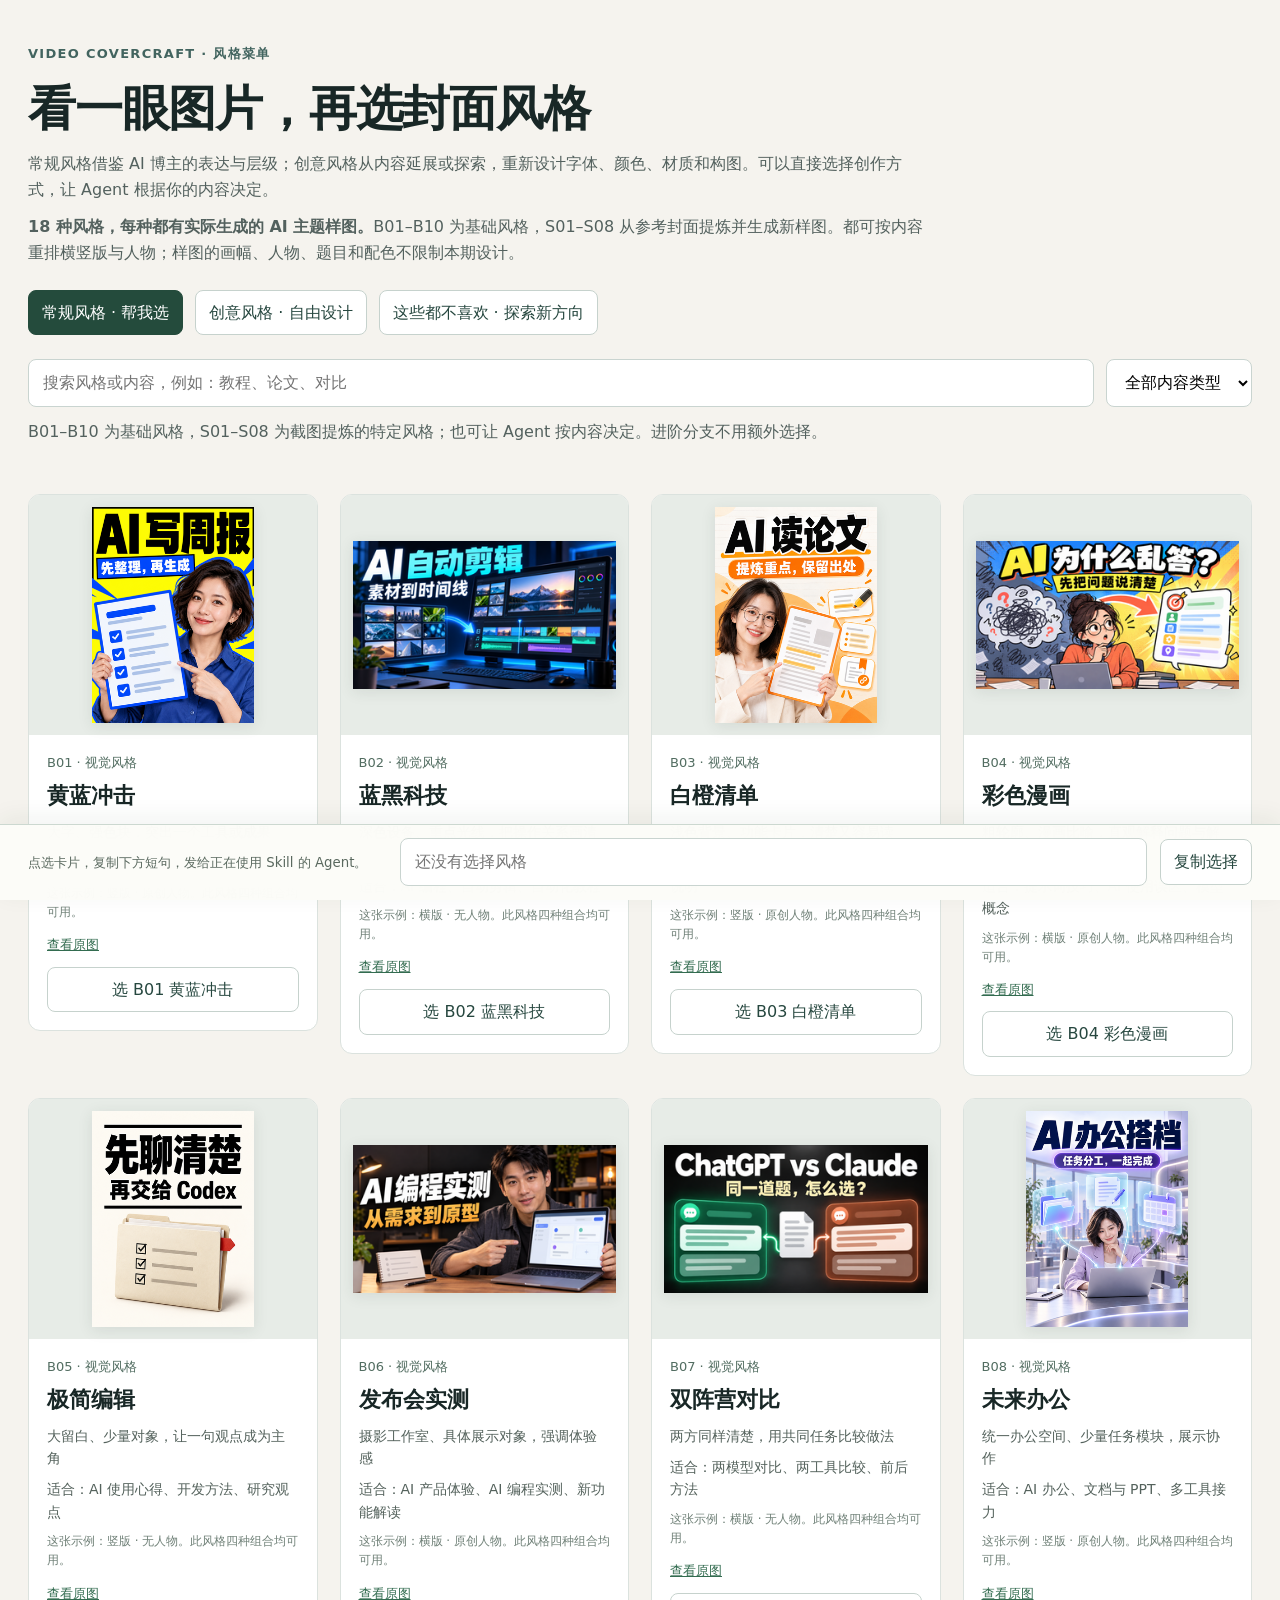
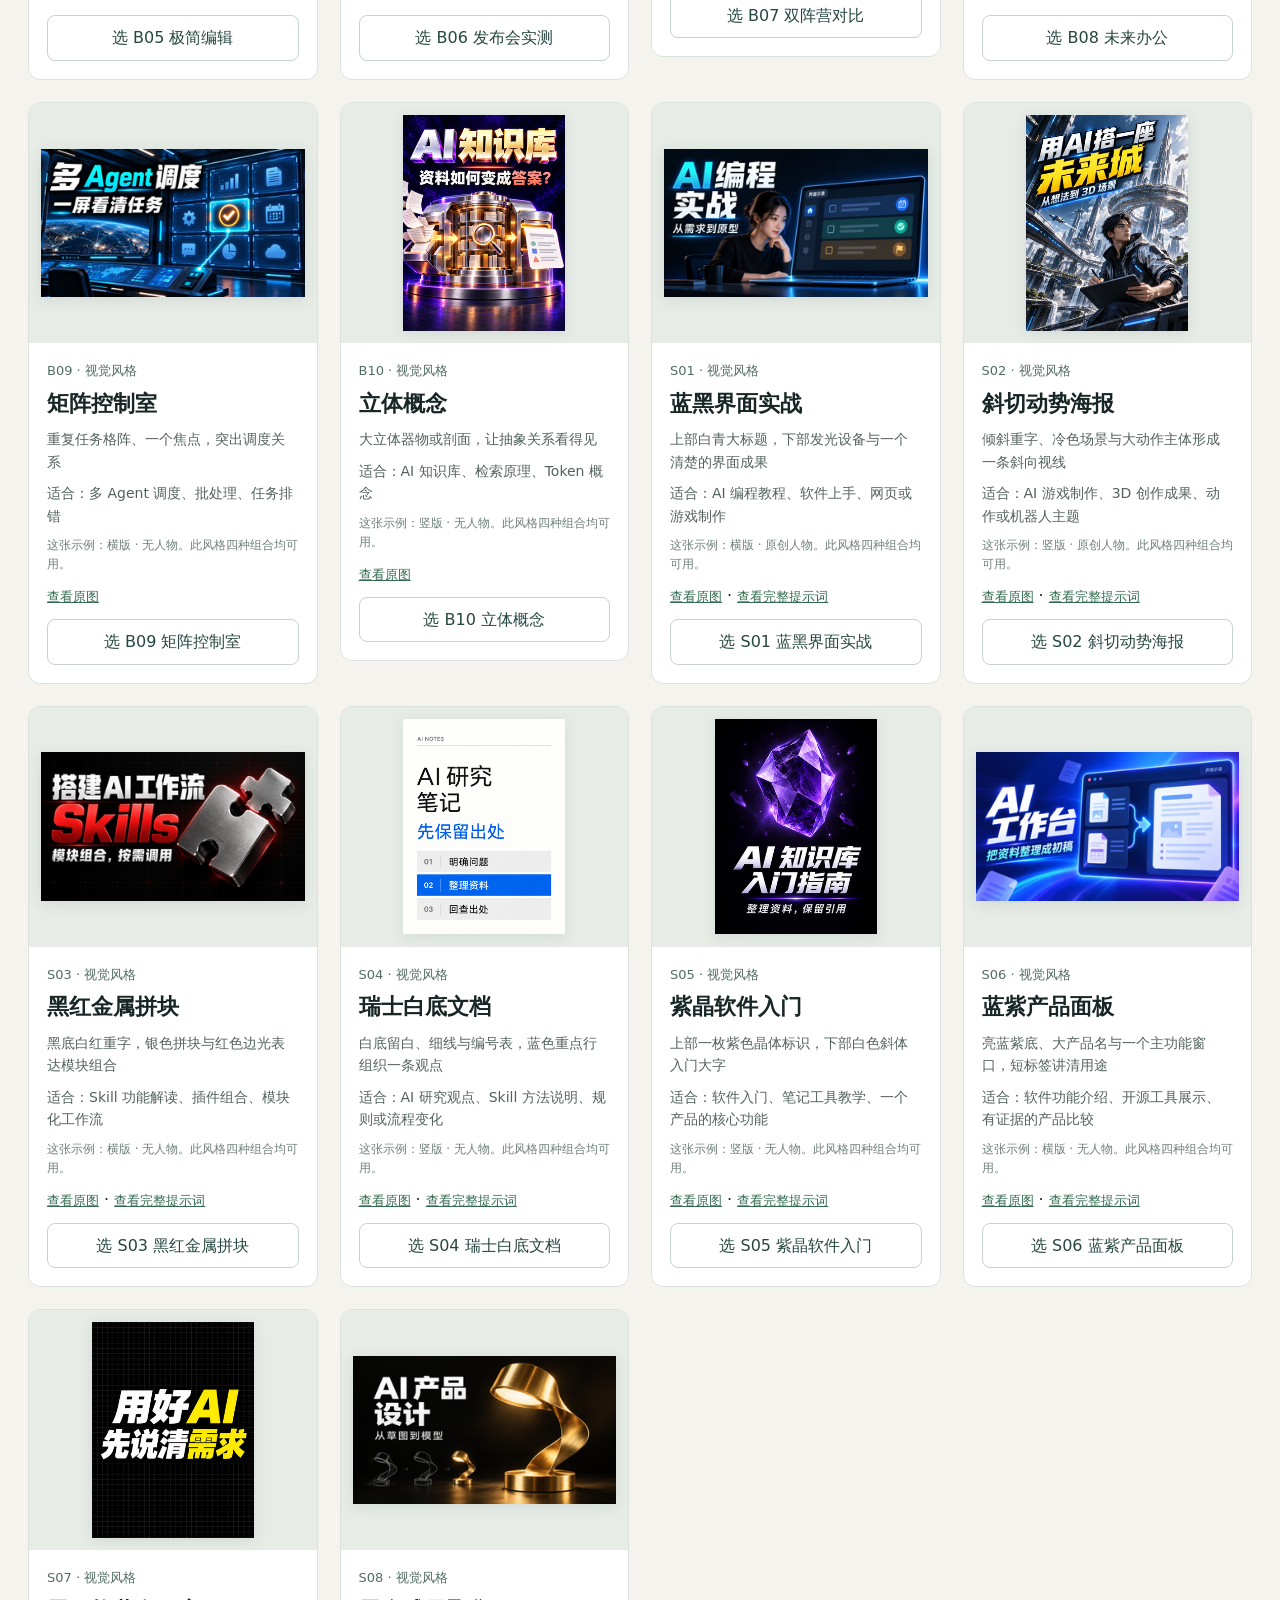
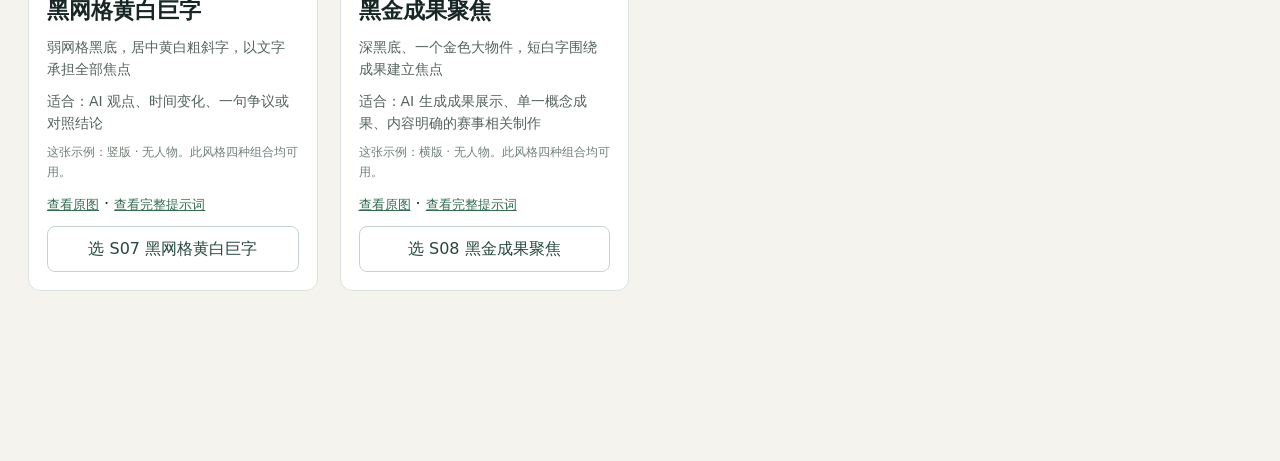
==== commit 79a1a49c: "Add AI samples for all eight specific styles in Video CoverCraft 2.17.0" ====
--- a/video-cover-craft/style-picker.html
+++ b/video-cover-craft/style-picker.html
@@ -11,12 +11,12 @@
 <span class="brand">VIDEO COVERCRAFT · 风格菜单</span>
 <h1>看一眼图片，再选封面风格</h1>
 <p>常规风格借鉴 AI 博主的表达与层级；创意风格从内容延展或探索，重新设计字体、颜色、材质和构图。可以直接选择创作方式，让 Agent 根据你的内容决定。</p>
-<p><strong>B01–B10 为基础风格生成样张，S01–S08 为截图提炼的特定风格参考。</strong>都可按内容重排横竖版与人物；题目、配色、字体可变化。截图局部不算新生成的样张。</p>
+<p><strong>18 种风格，每种都有实际生成的 AI 主题样图。</strong>B01–B10 为基础风格，S01–S08 从参考封面提炼并生成新样图。都可按内容重排横竖版与人物；样图的画幅、人物、题目和配色不限制本期设计。</p>
 <div class="controls"><button class="automatic" id="auto" data-creation-mode="regular" aria-pressed="false">常规风格 · 帮我选</button><button id="creative" data-creation-mode="creative" aria-pressed="false">创意风格 · 自由设计</button><button id="explore">这些都不喜欢 · 探索新方向</button></div>
 <div class="controls"><input id="search" type="search" placeholder="搜索风格或内容，例如：教程、论文、对比" aria-label="搜索风格或内容"><select id="tag" aria-label="按视频内容浏览"><option value="all">全部内容类型</option><option>资讯</option><option>教程</option><option>办公</option><option>对比</option><option>观点</option><option>Agent</option><option>原理</option></select></div>
 <p id="context">B01–B10 为基础风格，S01–S08 为截图提炼的特定风格；也可让 Agent 按内容决定。进阶分支不用额外选择。</p>
 </header>
-<main id="cards"><article class="card" data-id="B01" data-search="B01 黄蓝冲击 大字、强色块，突出一个工具或成果 AI 工具亮相 AI 办公挑战 资讯 办公" data-tags="资讯|办公" data-selected="false"><a class="preview" href="assets/style-examples/01-b01-ai-weekly.png" title="查看原图"><img src="assets/style-examples/thumbs/01-b01-ai-weekly.png" alt="B01 黄蓝冲击 · AI 写周报"></a><div class="content"><div class="eyebrow"><span>B01 · 视觉风格</span></div><h2>黄蓝冲击</h2><p>大字、强色块，突出一个工具或成果</p><p>适合：AI 工具亮相、AI 办公挑战</p><p class="sample">这张示例：竖版 · 原创人物。此风格四种组合均可用。</p><a href="assets/style-examples/01-b01-ai-weekly.png">查看原图</a><button type="button" data-choose="B01" data-name="黄蓝冲击">选 B01 黄蓝冲击</button></div></article><article class="card" data-id="B02" data-search="B02 蓝黑科技 深色设备、重点光线，把操作关系画清楚 AI 编程 自动剪辑 自动化教程 教程 Agent" data-tags="教程|Agent" data-selected="false"><a class="preview" href="assets/style-examples/02-b02-ai-editing.png" title="查看原图"><img src="assets/style-examples/thumbs/02-b02-ai-editing.png" alt="B02 蓝黑科技 · AI 自动剪辑"></a><div class="content"><div class="eyebrow"><span>B02 · 视觉风格</span></div><h2>蓝黑科技</h2><p>深色设备、重点光线，把操作关系画清楚</p><p>适合：AI 编程、自动剪辑、自动化教程</p><p class="sample">这张示例：横版 · 无人物。此风格四种组合均可用。</p><a href="assets/style-examples/02-b02-ai-editing.png">查看原图</a><button type="button" data-choose="B02" data-name="蓝黑科技">选 B02 蓝黑科技</button></div></article><article class="card" data-id="B03" data-search="B03 白橙清单 浅色背景、功能卡片，清楚又容易读 Skill 功能列表 AI 读论文 步骤说明 办公 教程" data-tags="办公|教程" data-selected="false"><a class="preview" href="assets/style-examples/03-b03-ai-paper.png" title="查看原图"><img src="assets/style-examples/thumbs/03-b03-ai-paper.png" alt="B03 白橙清单 · AI 读论文"></a><div class="content"><div class="eyebrow"><span>B03 · 视觉风格</span></div><h2>白橙清单</h2><p>浅色背景、功能卡片，清楚又容易读</p><p>适合：Skill 功能列表、AI 读论文、步骤说明</p><p class="sample">这张示例：竖版 · 原创人物。此风格四种组合均可用。</p><a href="assets/style-examples/03-b03-ai-paper.png">查看原图</a><button type="button" data-choose="B03" data-name="白橙清单">选 B03 白橙清单</button></div></article><article class="card" data-id="B04" data-search="B04 彩色漫画 粗轮廓、漫画比喻，直观解释问题与解法 提示词技巧 AI 使用误区 模型概念 教程 原理" data-tags="教程|原理" data-selected="false"><a class="preview" href="assets/style-examples/04-b04-ai-prompt.png" title="查看原图"><img src="assets/style-examples/thumbs/04-b04-ai-prompt.png" alt="B04 彩色漫画 · AI 为什么乱答？"></a><div class="content"><div class="eyebrow"><span>B04 · 视觉风格</span></div><h2>彩色漫画</h2><p>粗轮廓、漫画比喻，直观解释问题与解法</p><p>适合：提示词技巧、AI 使用误区、模型概念</p><p class="sample">这张示例：横版 · 原创人物。此风格四种组合均可用。</p><a href="assets/style-examples/04-b04-ai-prompt.png">查看原图</a><button type="button" data-choose="B04" data-name="彩色漫画">选 B04 彩色漫画</button></div></article><article class="card" data-id="B05" data-search="B05 极简编辑 大留白、少量对象，让一句观点成为主角 AI 使用心得 开发方法 研究观点 观点 原理" data-tags="观点|原理" data-selected="false"><a class="preview" href="assets/style-examples/05-b05-ai-handoff.png" title="查看原图"><img src="assets/style-examples/thumbs/05-b05-ai-handoff.png" alt="B05 极简编辑 · 先聊清楚"></a><div class="content"><div class="eyebrow"><span>B05 · 视觉风格</span></div><h2>极简编辑</h2><p>大留白、少量对象，让一句观点成为主角</p><p>适合：AI 使用心得、开发方法、研究观点</p><p class="sample">这张示例：竖版 · 无人物。此风格四种组合均可用。</p><a href="assets/style-examples/05-b05-ai-handoff.png">查看原图</a><button type="button" data-choose="B05" data-name="极简编辑">选 B05 极简编辑</button></div></article><article class="card" data-id="B06" data-search="B06 发布会实测 摄影工作室、具体展示对象，强调体验感 AI 产品体验 AI 编程实测 新功能解读 资讯 教程" data-tags="资讯|教程" data-selected="false"><a class="preview" href="assets/style-examples/06-b06-ai-coding.png" title="查看原图"><img src="assets/style-examples/thumbs/06-b06-ai-coding.png" alt="B06 发布会实测 · AI 编程实测"></a><div class="content"><div class="eyebrow"><span>B06 · 视觉风格</span></div><h2>发布会实测</h2><p>摄影工作室、具体展示对象，强调体验感</p><p>适合：AI 产品体验、AI 编程实测、新功能解读</p><p class="sample">这张示例：横版 · 原创人物。此风格四种组合均可用。</p><a href="assets/style-examples/06-b06-ai-coding.png">查看原图</a><button type="button" data-choose="B06" data-name="发布会实测">选 B06 发布会实测</button></div></article><article class="card" data-id="B07" data-search="B07 双阵营对比 两方同样清楚，用共同任务比较做法 两模型对比 两工具比较 前后方法 对比" data-tags="对比" data-selected="false"><a class="preview" href="assets/style-examples/07-b07-ai-models.png" title="查看原图"><img src="assets/style-examples/thumbs/07-b07-ai-models.png" alt="B07 双阵营对比 · ChatGPT vs Claude"></a><div class="content"><div class="eyebrow"><span>B07 · 视觉风格</span></div><h2>双阵营对比</h2><p>两方同样清楚，用共同任务比较做法</p><p>适合：两模型对比、两工具比较、前后方法</p><p class="sample">这张示例：横版 · 无人物。此风格四种组合均可用。</p><a href="assets/style-examples/07-b07-ai-models.png">查看原图</a><button type="button" data-choose="B07" data-name="双阵营对比">选 B07 双阵营对比</button></div></article><article class="card" data-id="B08" data-search="B08 未来办公 统一办公空间、少量任务模块，展示协作 AI 办公 文档与 PPT 多工具接力 办公 Agent" data-tags="办公|Agent" data-selected="false"><a class="preview" href="assets/style-examples/08-b08-ai-office.png" title="查看原图"><img src="assets/style-examples/thumbs/08-b08-ai-office.png" alt="B08 未来办公 · AI 办公搭档"></a><div class="content"><div class="eyebrow"><span>B08 · 视觉风格</span></div><h2>未来办公</h2><p>统一办公空间、少量任务模块，展示协作</p><p>适合：AI 办公、文档与 PPT、多工具接力</p><p class="sample">这张示例：竖版 · 原创人物。此风格四种组合均可用。</p><a href="assets/style-examples/08-b08-ai-office.png">查看原图</a><button type="button" data-choose="B08" data-name="未来办公">选 B08 未来办公</button></div></article><article class="card" data-id="B09" data-search="B09 矩阵控制室 重复任务格阵、一个焦点，突出调度关系 多 Agent 调度 批处理 任务排错 Agent 教程" data-tags="Agent|教程" data-selected="false"><a class="preview" href="assets/style-examples/09-b09-ai-agents.png" title="查看原图"><img src="assets/style-examples/thumbs/09-b09-ai-agents.png" alt="B09 矩阵控制室 · 多 Agent 调度"></a><div class="content"><div class="eyebrow"><span>B09 · 视觉风格</span></div><h2>矩阵控制室</h2><p>重复任务格阵、一个焦点，突出调度关系</p><p>适合：多 Agent 调度、批处理、任务排错</p><p class="sample">这张示例：横版 · 无人物。此风格四种组合均可用。</p><a href="assets/style-examples/09-b09-ai-agents.png">查看原图</a><button type="button" data-choose="B09" data-name="矩阵控制室">选 B09 矩阵控制室</button></div></article><article class="card" data-id="B10" data-search="B10 立体概念 大立体器物或剖面，让抽象关系看得见 AI 知识库 检索原理 Token 概念 原理" data-tags="原理" data-selected="false"><a class="preview" href="assets/style-examples/10-b10-ai-knowledge.png" title="查看原图"><img src="assets/style-examples/thumbs/10-b10-ai-knowledge.png" alt="B10 立体概念 · AI 知识库"></a><div class="content"><div class="eyebrow"><span>B10 · 视觉风格</span></div><h2>立体概念</h2><p>大立体器物或剖面，让抽象关系看得见</p><p>适合：AI 知识库、检索原理、Token 概念</p><p class="sample">这张示例：竖版 · 无人物。此风格四种组合均可用。</p><a href="assets/style-examples/10-b10-ai-knowledge.png">查看原图</a><button type="button" data-choose="B10" data-name="立体概念">选 B10 立体概念</button></div></article><article class="card" data-id="S01" data-search="S01 蓝黑界面实战 上部白青大标题，下部发光设备与一个清楚的界面成果 AI 编程教程 软件上手 网页或游戏制作 教程 Agent 发光设备教程 蓝黑软件实战" data-tags="教程|Agent" data-selected="false"><a class="preview" href="assets/user-references/ref-14-tool-tutorial-gallery.png" title="查看整张来源截图"><span class="reference-window" style="width:179.785px;height:240.000px"><img class="reference-image" style="width:1032.258px;height:580.645px;left:-18.065px;top:-26.667px" src="assets/user-references/ref-14-tool-tutorial-gallery.png" alt="S01 蓝黑界面实战 · 用户截图局部参考"></span></a><div class="content"><div class="eyebrow"><span>S01 · 视觉风格</span><span class="badge">截图参考</span></div><h2>蓝黑界面实战</h2><p>上部白青大标题，下部发光设备与一个清楚的界面成果</p><p>适合：AI 编程教程、软件上手、网页或游戏制作</p><p class="sample">用户截图局部参考，非生成样张。支持横竖版与人物开关；人物/人形需服从本期选择。</p><a href="assets/user-references/ref-14-tool-tutorial-gallery.png">查看整张来源截图</a><button type="button" data-choose="S01" data-name="蓝黑界面实战">选 S01 蓝黑界面实战</button></div></article><article class="card" data-id="S02" data-search="S02 斜切动势海报 倾斜重字、冷色场景与大动作主体形成一条斜向视线 AI 游戏制作 3D 创作成果 动作或机器人主题 教程 资讯 动势机甲海报 斜向成果海报" data-tags="教程|资讯" data-selected="false"><a class="preview" href="assets/user-references/ref-14-tool-tutorial-gallery.png" title="查看整张来源截图"><span class="reference-window" style="width:180.000px;height:238.009px"><img class="reference-image" style="width:1023.697px;height:575.829px;left:-217.536px;top:-26.445px" src="assets/user-references/ref-14-tool-tutorial-gallery.png" alt="S02 斜切动势海报 · 用户截图局部参考"></span></a><div class="content"><div class="eyebrow"><span>S02 · 视觉风格</span><span class="badge">截图参考</span></div><h2>斜切动势海报</h2><p>倾斜重字、冷色场景与大动作主体形成一条斜向视线</p><p>适合：AI 游戏制作、3D 创作成果、动作或机器人主题</p><p class="sample">用户截图局部参考，非生成样张。支持横竖版与人物开关；人物/人形需服从本期选择。</p><a href="assets/user-references/ref-14-tool-tutorial-gallery.png">查看整张来源截图</a><button type="button" data-choose="S02" data-name="斜切动势海报">选 S02 斜切动势海报</button></div></article><article class="card" data-id="S03" data-search="S03 黑红金属拼块 黑底白红重字，银色拼块与红色边光表达模块组合 Skill 功能解读 插件组合 模块化工作流 教程 Agent 原理 金属拼图技能封面 黑红模块海报" data-tags="教程|Agent|原理" data-selected="false"><a class="preview" href="assets/user-references/ref-14-tool-tutorial-gallery.png" title="查看整张来源截图"><span class="reference-window" style="width:180.000px;height:238.009px"><img class="reference-image" style="width:1023.697px;height:575.829px;left:-417.156px;top:-26.445px" src="assets/user-references/ref-14-tool-tutorial-gallery.png" alt="S03 黑红金属拼块 · 用户截图局部参考"></span></a><div class="content"><div class="eyebrow"><span>S03 · 视觉风格</span><span class="badge">截图参考</span></div><h2>黑红金属拼块</h2><p>黑底白红重字，银色拼块与红色边光表达模块组合</p><p>适合：Skill 功能解读、插件组合、模块化工作流</p><p class="sample">用户截图局部参考，非生成样张。支持横竖版与人物开关；人物/人形需服从本期选择。</p><a href="assets/user-references/ref-14-tool-tutorial-gallery.png">查看整张来源截图</a><button type="button" data-choose="S03" data-name="黑红金属拼块">选 S03 黑红金属拼块</button></div></article><article class="card" data-id="S04" data-search="S04 瑞士白底文档 白底留白、细线与编号表，蓝色重点行组织一条观点 AI 研究观点 Skill 方法说明 规则或流程变化 观点 原理 教程 白底蓝条文档 Swiss 文档封面" data-tags="观点|原理|教程" data-selected="false"><a class="preview" href="assets/user-references/ref-14-tool-tutorial-gallery.png" title="查看整张来源截图"><span class="reference-window" style="width:180.000px;height:239.143px"><img class="reference-image" style="width:1028.571px;height:578.571px;left:-620.571px;top:-26.571px" src="assets/user-references/ref-14-tool-tutorial-gallery.png" alt="S04 瑞士白底文档 · 用户截图局部参考"></span></a><div class="content"><div class="eyebrow"><span>S04 · 视觉风格</span><span class="badge">截图参考</span></div><h2>瑞士白底文档</h2><p>白底留白、细线与编号表，蓝色重点行组织一条观点</p><p>适合：AI 研究观点、Skill 方法说明、规则或流程变化</p><p class="sample">用户截图局部参考，非生成样张。支持横竖版与人物开关；人物/人形需服从本期选择。</p><a href="assets/user-references/ref-14-tool-tutorial-gallery.png">查看整张来源截图</a><button type="button" data-choose="S04" data-name="瑞士白底文档">选 S04 瑞士白底文档</button></div></article><article class="card" data-id="S05" data-search="S05 紫晶软件入门 上部一枚紫色晶体标识，下部白色斜体入门大字 软件入门 笔记工具教学 一个产品的核心功能 教程 办公 紫色晶体图标 黑紫入门指南" data-tags="教程|办公" data-selected="false"><a class="preview" href="assets/user-references/ref-14-tool-tutorial-gallery.png" title="查看整张来源截图"><span class="reference-window" style="width:180.000px;height:239.143px"><img class="reference-image" style="width:1028.571px;height:578.571px;left:-821.143px;top:-26.571px" src="assets/user-references/ref-14-tool-tutorial-gallery.png" alt="S05 紫晶软件入门 · 用户截图局部参考"></span></a><div class="content"><div class="eyebrow"><span>S05 · 视觉风格</span><span class="badge">截图参考</span></div><h2>紫晶软件入门</h2><p>上部一枚紫色晶体标识，下部白色斜体入门大字</p><p>适合：软件入门、笔记工具教学、一个产品的核心功能</p><p class="sample">用户截图局部参考，非生成样张。支持横竖版与人物开关；人物/人形需服从本期选择。</p><a href="assets/user-references/ref-14-tool-tutorial-gallery.png">查看整张来源截图</a><button type="button" data-choose="S05" data-name="紫晶软件入门">选 S05 紫晶软件入门</button></div></article><article class="card" data-id="S06" data-search="S06 蓝紫产品面板 亮蓝紫底、大产品名与一个主功能窗口，短标签讲清用途 软件功能介绍 开源工具展示 有证据的产品比较 教程 资讯 对比 软件功能卡海报 蓝紫工具发布卡" data-tags="教程|资讯|对比" data-selected="false"><a class="preview" href="assets/user-references/ref-14-tool-tutorial-gallery.png" title="查看整张来源截图"><span class="reference-window" style="width:180.000px;height:237.156px"><img class="reference-image" style="width:1023.697px;height:575.829px;left:-217.536px;top:-334.408px" src="assets/user-references/ref-14-tool-tutorial-gallery.png" alt="S06 蓝紫产品面板 · 用户截图局部参考"></span></a><div class="content"><div class="eyebrow"><span>S06 · 视觉风格</span><span class="badge">截图参考</span></div><h2>蓝紫产品面板</h2><p>亮蓝紫底、大产品名与一个主功能窗口，短标签讲清用途</p><p>适合：软件功能介绍、开源工具展示、有证据的产品比较</p><p class="sample">用户截图局部参考，非生成样张。支持横竖版与人物开关；人物/人形需服从本期选择。</p><a href="assets/user-references/ref-14-tool-tutorial-gallery.png">查看整张来源截图</a><button type="button" data-choose="S06" data-name="蓝紫产品面板">选 S06 蓝紫产品面板</button></div></article><article class="card" data-id="S07" data-search="S07 黑网格黄白巨字 弱网格黑底，居中黄白粗斜字，以文字承担全部焦点 AI 观点 时间变化 一句争议或对照结论 观点 对比 资讯 黑底黄白大字 网格纯文字" data-tags="观点|对比|资讯" data-selected="false"><a class="preview" href="assets/user-references/ref-14-tool-tutorial-gallery.png" title="查看整张来源截图"><span class="reference-window" style="width:178.940px;height:240.000px"><img class="reference-image" style="width:1017.668px;height:572.438px;left:-414.700px;top:-332.438px" src="assets/user-references/ref-14-tool-tutorial-gallery.png" alt="S07 黑网格黄白巨字 · 用户截图局部参考"></span></a><div class="content"><div class="eyebrow"><span>S07 · 视觉风格</span><span class="badge">截图参考</span></div><h2>黑网格黄白巨字</h2><p>弱网格黑底，居中黄白粗斜字，以文字承担全部焦点</p><p>适合：AI 观点、时间变化、一句争议或对照结论</p><p class="sample">用户截图局部参考，非生成样张。支持横竖版与人物开关；人物/人形需服从本期选择。</p><a href="assets/user-references/ref-14-tool-tutorial-gallery.png">查看整张来源截图</a><button type="button" data-choose="S07" data-name="黑网格黄白巨字">选 S07 黑网格黄白巨字</button></div></article><article class="card" data-id="S08" data-search="S08 黑金成果聚焦 深黑底、一个金色大物件，短白字围绕成果建立焦点 AI 生成成果展示 单一概念成果 内容明确的赛事相关制作 资讯 原理 黑金单物海报 金色成果主视觉" data-tags="资讯|原理" data-selected="false"><a class="preview" href="assets/user-references/ref-14-tool-tutorial-gallery.png" title="查看整张来源截图"><span class="reference-window" style="width:180.000px;height:238.286px"><img class="reference-image" style="width:1028.571px;height:578.571px;left:-620.571px;top:-324.000px" src="assets/user-references/ref-14-tool-tutorial-gallery.png" alt="S08 黑金成果聚焦 · 用户截图局部参考"></span></a><div class="content"><div class="eyebrow"><span>S08 · 视觉风格</span><span class="badge">截图参考</span></div><h2>黑金成果聚焦</h2><p>深黑底、一个金色大物件，短白字围绕成果建立焦点</p><p>适合：AI 生成成果展示、单一概念成果、内容明确的赛事相关制作</p><p class="sample">用户截图局部参考，非生成样张。支持横竖版与人物开关；人物/人形需服从本期选择。</p><a href="assets/user-references/ref-14-tool-tutorial-gallery.png">查看整张来源截图</a><button type="button" data-choose="S08" data-name="黑金成果聚焦">选 S08 黑金成果聚焦</button></div></article><p class="empty" id="empty" hidden>没有匹配的风格。试试其他关键词，或选择创意探索。</p></main>
+<main id="cards"><article class="card" data-id="B01" data-search="B01 黄蓝冲击 大字、强色块，突出一个工具或成果 AI 工具亮相 AI 办公挑战 资讯 办公" data-tags="资讯|办公" data-selected="false"><a class="preview" href="assets/style-examples/01-b01-ai-weekly.png" title="查看原图"><img src="assets/style-examples/thumbs/01-b01-ai-weekly.png" alt="B01 黄蓝冲击 · AI 写周报"></a><div class="content"><div class="eyebrow"><span>B01 · 视觉风格</span></div><h2>黄蓝冲击</h2><p>大字、强色块，突出一个工具或成果</p><p>适合：AI 工具亮相、AI 办公挑战</p><p class="sample">这张示例：竖版 · 原创人物。此风格四种组合均可用。</p><a href="assets/style-examples/01-b01-ai-weekly.png">查看原图</a><button type="button" data-choose="B01" data-name="黄蓝冲击">选 B01 黄蓝冲击</button></div></article><article class="card" data-id="B02" data-search="B02 蓝黑科技 深色设备、重点光线，把操作关系画清楚 AI 编程 自动剪辑 自动化教程 教程 Agent" data-tags="教程|Agent" data-selected="false"><a class="preview" href="assets/style-examples/02-b02-ai-editing.png" title="查看原图"><img src="assets/style-examples/thumbs/02-b02-ai-editing.png" alt="B02 蓝黑科技 · AI 自动剪辑"></a><div class="content"><div class="eyebrow"><span>B02 · 视觉风格</span></div><h2>蓝黑科技</h2><p>深色设备、重点光线，把操作关系画清楚</p><p>适合：AI 编程、自动剪辑、自动化教程</p><p class="sample">这张示例：横版 · 无人物。此风格四种组合均可用。</p><a href="assets/style-examples/02-b02-ai-editing.png">查看原图</a><button type="button" data-choose="B02" data-name="蓝黑科技">选 B02 蓝黑科技</button></div></article><article class="card" data-id="B03" data-search="B03 白橙清单 浅色背景、功能卡片，清楚又容易读 Skill 功能列表 AI 读论文 步骤说明 办公 教程" data-tags="办公|教程" data-selected="false"><a class="preview" href="assets/style-examples/03-b03-ai-paper.png" title="查看原图"><img src="assets/style-examples/thumbs/03-b03-ai-paper.png" alt="B03 白橙清单 · AI 读论文"></a><div class="content"><div class="eyebrow"><span>B03 · 视觉风格</span></div><h2>白橙清单</h2><p>浅色背景、功能卡片，清楚又容易读</p><p>适合：Skill 功能列表、AI 读论文、步骤说明</p><p class="sample">这张示例：竖版 · 原创人物。此风格四种组合均可用。</p><a href="assets/style-examples/03-b03-ai-paper.png">查看原图</a><button type="button" data-choose="B03" data-name="白橙清单">选 B03 白橙清单</button></div></article><article class="card" data-id="B04" data-search="B04 彩色漫画 粗轮廓、漫画比喻，直观解释问题与解法 提示词技巧 AI 使用误区 模型概念 教程 原理" data-tags="教程|原理" data-selected="false"><a class="preview" href="assets/style-examples/04-b04-ai-prompt.png" title="查看原图"><img src="assets/style-examples/thumbs/04-b04-ai-prompt.png" alt="B04 彩色漫画 · AI 为什么乱答？"></a><div class="content"><div class="eyebrow"><span>B04 · 视觉风格</span></div><h2>彩色漫画</h2><p>粗轮廓、漫画比喻，直观解释问题与解法</p><p>适合：提示词技巧、AI 使用误区、模型概念</p><p class="sample">这张示例：横版 · 原创人物。此风格四种组合均可用。</p><a href="assets/style-examples/04-b04-ai-prompt.png">查看原图</a><button type="button" data-choose="B04" data-name="彩色漫画">选 B04 彩色漫画</button></div></article><article class="card" data-id="B05" data-search="B05 极简编辑 大留白、少量对象，让一句观点成为主角 AI 使用心得 开发方法 研究观点 观点 原理" data-tags="观点|原理" data-selected="false"><a class="preview" href="assets/style-examples/05-b05-ai-handoff.png" title="查看原图"><img src="assets/style-examples/thumbs/05-b05-ai-handoff.png" alt="B05 极简编辑 · 先聊清楚"></a><div class="content"><div class="eyebrow"><span>B05 · 视觉风格</span></div><h2>极简编辑</h2><p>大留白、少量对象，让一句观点成为主角</p><p>适合：AI 使用心得、开发方法、研究观点</p><p class="sample">这张示例：竖版 · 无人物。此风格四种组合均可用。</p><a href="assets/style-examples/05-b05-ai-handoff.png">查看原图</a><button type="button" data-choose="B05" data-name="极简编辑">选 B05 极简编辑</button></div></article><article class="card" data-id="B06" data-search="B06 发布会实测 摄影工作室、具体展示对象，强调体验感 AI 产品体验 AI 编程实测 新功能解读 资讯 教程" data-tags="资讯|教程" data-selected="false"><a class="preview" href="assets/style-examples/06-b06-ai-coding.png" title="查看原图"><img src="assets/style-examples/thumbs/06-b06-ai-coding.png" alt="B06 发布会实测 · AI 编程实测"></a><div class="content"><div class="eyebrow"><span>B06 · 视觉风格</span></div><h2>发布会实测</h2><p>摄影工作室、具体展示对象，强调体验感</p><p>适合：AI 产品体验、AI 编程实测、新功能解读</p><p class="sample">这张示例：横版 · 原创人物。此风格四种组合均可用。</p><a href="assets/style-examples/06-b06-ai-coding.png">查看原图</a><button type="button" data-choose="B06" data-name="发布会实测">选 B06 发布会实测</button></div></article><article class="card" data-id="B07" data-search="B07 双阵营对比 两方同样清楚，用共同任务比较做法 两模型对比 两工具比较 前后方法 对比" data-tags="对比" data-selected="false"><a class="preview" href="assets/style-examples/07-b07-ai-models.png" title="查看原图"><img src="assets/style-examples/thumbs/07-b07-ai-models.png" alt="B07 双阵营对比 · ChatGPT vs Claude"></a><div class="content"><div class="eyebrow"><span>B07 · 视觉风格</span></div><h2>双阵营对比</h2><p>两方同样清楚，用共同任务比较做法</p><p>适合：两模型对比、两工具比较、前后方法</p><p class="sample">这张示例：横版 · 无人物。此风格四种组合均可用。</p><a href="assets/style-examples/07-b07-ai-models.png">查看原图</a><button type="button" data-choose="B07" data-name="双阵营对比">选 B07 双阵营对比</button></div></article><article class="card" data-id="B08" data-search="B08 未来办公 统一办公空间、少量任务模块，展示协作 AI 办公 文档与 PPT 多工具接力 办公 Agent" data-tags="办公|Agent" data-selected="false"><a class="preview" href="assets/style-examples/08-b08-ai-office.png" title="查看原图"><img src="assets/style-examples/thumbs/08-b08-ai-office.png" alt="B08 未来办公 · AI 办公搭档"></a><div class="content"><div class="eyebrow"><span>B08 · 视觉风格</span></div><h2>未来办公</h2><p>统一办公空间、少量任务模块，展示协作</p><p>适合：AI 办公、文档与 PPT、多工具接力</p><p class="sample">这张示例：竖版 · 原创人物。此风格四种组合均可用。</p><a href="assets/style-examples/08-b08-ai-office.png">查看原图</a><button type="button" data-choose="B08" data-name="未来办公">选 B08 未来办公</button></div></article><article class="card" data-id="B09" data-search="B09 矩阵控制室 重复任务格阵、一个焦点，突出调度关系 多 Agent 调度 批处理 任务排错 Agent 教程" data-tags="Agent|教程" data-selected="false"><a class="preview" href="assets/style-examples/09-b09-ai-agents.png" title="查看原图"><img src="assets/style-examples/thumbs/09-b09-ai-agents.png" alt="B09 矩阵控制室 · 多 Agent 调度"></a><div class="content"><div class="eyebrow"><span>B09 · 视觉风格</span></div><h2>矩阵控制室</h2><p>重复任务格阵、一个焦点，突出调度关系</p><p>适合：多 Agent 调度、批处理、任务排错</p><p class="sample">这张示例：横版 · 无人物。此风格四种组合均可用。</p><a href="assets/style-examples/09-b09-ai-agents.png">查看原图</a><button type="button" data-choose="B09" data-name="矩阵控制室">选 B09 矩阵控制室</button></div></article><article class="card" data-id="B10" data-search="B10 立体概念 大立体器物或剖面，让抽象关系看得见 AI 知识库 检索原理 Token 概念 原理" data-tags="原理" data-selected="false"><a class="preview" href="assets/style-examples/10-b10-ai-knowledge.png" title="查看原图"><img src="assets/style-examples/thumbs/10-b10-ai-knowledge.png" alt="B10 立体概念 · AI 知识库"></a><div class="content"><div class="eyebrow"><span>B10 · 视觉风格</span></div><h2>立体概念</h2><p>大立体器物或剖面，让抽象关系看得见</p><p>适合：AI 知识库、检索原理、Token 概念</p><p class="sample">这张示例：竖版 · 无人物。此风格四种组合均可用。</p><a href="assets/style-examples/10-b10-ai-knowledge.png">查看原图</a><button type="button" data-choose="B10" data-name="立体概念">选 B10 立体概念</button></div></article><article class="card" data-id="S01" data-search="S01 蓝黑界面实战 上部白青大标题，下部发光设备与一个清楚的界面成果 AI 编程教程 软件上手 网页或游戏制作 教程 Agent 发光设备教程 蓝黑软件实战" data-tags="教程|Agent" data-selected="false"><a class="preview" href="assets/style-examples/11-s01-ai-coding.png" title="查看原图"><img src="assets/style-examples/thumbs/11-s01-ai-coding.png" alt="S01 蓝黑界面实战 · AI 编程实战"></a><div class="content"><div class="eyebrow"><span>S01 · 视觉风格</span></div><h2>蓝黑界面实战</h2><p>上部白青大标题，下部发光设备与一个清楚的界面成果</p><p>适合：AI 编程教程、软件上手、网页或游戏制作</p><p class="sample">这张示例：横版 · 原创人物。此风格四种组合均可用。</p><a href="assets/style-examples/11-s01-ai-coding.png">查看原图</a> · <a href="assets/style-examples/prompts/11-s01-ai-coding-portable.txt">查看完整提示词</a><button type="button" data-choose="S01" data-name="蓝黑界面实战">选 S01 蓝黑界面实战</button></div></article><article class="card" data-id="S02" data-search="S02 斜切动势海报 倾斜重字、冷色场景与大动作主体形成一条斜向视线 AI 游戏制作 3D 创作成果 动作或机器人主题 教程 资讯 动势机甲海报 斜向成果海报" data-tags="教程|资讯" data-selected="false"><a class="preview" href="assets/style-examples/12-s02-ai-city.png" title="查看原图"><img src="assets/style-examples/thumbs/12-s02-ai-city.png" alt="S02 斜切动势海报 · 用 AI 搭一座未来城"></a><div class="content"><div class="eyebrow"><span>S02 · 视觉风格</span></div><h2>斜切动势海报</h2><p>倾斜重字、冷色场景与大动作主体形成一条斜向视线</p><p>适合：AI 游戏制作、3D 创作成果、动作或机器人主题</p><p class="sample">这张示例：竖版 · 原创人物。此风格四种组合均可用。</p><a href="assets/style-examples/12-s02-ai-city.png">查看原图</a> · <a href="assets/style-examples/prompts/12-s02-ai-city-portable.txt">查看完整提示词</a><button type="button" data-choose="S02" data-name="斜切动势海报">选 S02 斜切动势海报</button></div></article><article class="card" data-id="S03" data-search="S03 黑红金属拼块 黑底白红重字，银色拼块与红色边光表达模块组合 Skill 功能解读 插件组合 模块化工作流 教程 Agent 原理 金属拼图技能封面 黑红模块海报" data-tags="教程|Agent|原理" data-selected="false"><a class="preview" href="assets/style-examples/13-s03-ai-skills.png" title="查看原图"><img src="assets/style-examples/thumbs/13-s03-ai-skills.png" alt="S03 黑红金属拼块 · 搭建 AI 工作流"></a><div class="content"><div class="eyebrow"><span>S03 · 视觉风格</span></div><h2>黑红金属拼块</h2><p>黑底白红重字，银色拼块与红色边光表达模块组合</p><p>适合：Skill 功能解读、插件组合、模块化工作流</p><p class="sample">这张示例：横版 · 无人物。此风格四种组合均可用。</p><a href="assets/style-examples/13-s03-ai-skills.png">查看原图</a> · <a href="assets/style-examples/prompts/13-s03-ai-skills-portable.txt">查看完整提示词</a><button type="button" data-choose="S03" data-name="黑红金属拼块">选 S03 黑红金属拼块</button></div></article><article class="card" data-id="S04" data-search="S04 瑞士白底文档 白底留白、细线与编号表，蓝色重点行组织一条观点 AI 研究观点 Skill 方法说明 规则或流程变化 观点 原理 教程 白底蓝条文档 Swiss 文档封面" data-tags="观点|原理|教程" data-selected="false"><a class="preview" href="assets/style-examples/14-s04-ai-research.png" title="查看原图"><img src="assets/style-examples/thumbs/14-s04-ai-research.png" alt="S04 瑞士白底文档 · AI 研究笔记"></a><div class="content"><div class="eyebrow"><span>S04 · 视觉风格</span></div><h2>瑞士白底文档</h2><p>白底留白、细线与编号表，蓝色重点行组织一条观点</p><p>适合：AI 研究观点、Skill 方法说明、规则或流程变化</p><p class="sample">这张示例：竖版 · 无人物。此风格四种组合均可用。</p><a href="assets/style-examples/14-s04-ai-research.png">查看原图</a> · <a href="assets/style-examples/prompts/14-s04-ai-research-portable.txt">查看完整提示词</a><button type="button" data-choose="S04" data-name="瑞士白底文档">选 S04 瑞士白底文档</button></div></article><article class="card" data-id="S05" data-search="S05 紫晶软件入门 上部一枚紫色晶体标识，下部白色斜体入门大字 软件入门 笔记工具教学 一个产品的核心功能 教程 办公 紫色晶体图标 黑紫入门指南" data-tags="教程|办公" data-selected="false"><a class="preview" href="assets/style-examples/15-s05-ai-knowledge.png" title="查看原图"><img src="assets/style-examples/thumbs/15-s05-ai-knowledge.png" alt="S05 紫晶软件入门 · AI 知识库入门指南"></a><div class="content"><div class="eyebrow"><span>S05 · 视觉风格</span></div><h2>紫晶软件入门</h2><p>上部一枚紫色晶体标识，下部白色斜体入门大字</p><p>适合：软件入门、笔记工具教学、一个产品的核心功能</p><p class="sample">这张示例：竖版 · 无人物。此风格四种组合均可用。</p><a href="assets/style-examples/15-s05-ai-knowledge.png">查看原图</a> · <a href="assets/style-examples/prompts/15-s05-ai-knowledge-portable.txt">查看完整提示词</a><button type="button" data-choose="S05" data-name="紫晶软件入门">选 S05 紫晶软件入门</button></div></article><article class="card" data-id="S06" data-search="S06 蓝紫产品面板 亮蓝紫底、大产品名与一个主功能窗口，短标签讲清用途 软件功能介绍 开源工具展示 有证据的产品比较 教程 资讯 对比 软件功能卡海报 蓝紫工具发布卡" data-tags="教程|资讯|对比" data-selected="false"><a class="preview" href="assets/style-examples/16-s06-ai-workbench.png" title="查看原图"><img src="assets/style-examples/thumbs/16-s06-ai-workbench.png" alt="S06 蓝紫产品面板 · AI 工作台"></a><div class="content"><div class="eyebrow"><span>S06 · 视觉风格</span></div><h2>蓝紫产品面板</h2><p>亮蓝紫底、大产品名与一个主功能窗口，短标签讲清用途</p><p>适合：软件功能介绍、开源工具展示、有证据的产品比较</p><p class="sample">这张示例：横版 · 无人物。此风格四种组合均可用。</p><a href="assets/style-examples/16-s06-ai-workbench.png">查看原图</a> · <a href="assets/style-examples/prompts/16-s06-ai-workbench-portable.txt">查看完整提示词</a><button type="button" data-choose="S06" data-name="蓝紫产品面板">选 S06 蓝紫产品面板</button></div></article><article class="card" data-id="S07" data-search="S07 黑网格黄白巨字 弱网格黑底，居中黄白粗斜字，以文字承担全部焦点 AI 观点 时间变化 一句争议或对照结论 观点 对比 资讯 黑底黄白大字 网格纯文字" data-tags="观点|对比|资讯" data-selected="false"><a class="preview" href="assets/style-examples/17-s07-ai-brief.png" title="查看原图"><img src="assets/style-examples/thumbs/17-s07-ai-brief.png" alt="S07 黑网格黄白巨字 · 用好 AI 先说清需求"></a><div class="content"><div class="eyebrow"><span>S07 · 视觉风格</span></div><h2>黑网格黄白巨字</h2><p>弱网格黑底，居中黄白粗斜字，以文字承担全部焦点</p><p>适合：AI 观点、时间变化、一句争议或对照结论</p><p class="sample">这张示例：竖版 · 无人物。此风格四种组合均可用。</p><a href="assets/style-examples/17-s07-ai-brief.png">查看原图</a> · <a href="assets/style-examples/prompts/17-s07-ai-brief-portable.txt">查看完整提示词</a><button type="button" data-choose="S07" data-name="黑网格黄白巨字">选 S07 黑网格黄白巨字</button></div></article><article class="card" data-id="S08" data-search="S08 黑金成果聚焦 深黑底、一个金色大物件，短白字围绕成果建立焦点 AI 生成成果展示 单一概念成果 内容明确的赛事相关制作 资讯 原理 黑金单物海报 金色成果主视觉" data-tags="资讯|原理" data-selected="false"><a class="preview" href="assets/style-examples/18-s08-ai-product.png" title="查看原图"><img src="assets/style-examples/thumbs/18-s08-ai-product.png" alt="S08 黑金成果聚焦 · AI 产品设计"></a><div class="content"><div class="eyebrow"><span>S08 · 视觉风格</span></div><h2>黑金成果聚焦</h2><p>深黑底、一个金色大物件，短白字围绕成果建立焦点</p><p>适合：AI 生成成果展示、单一概念成果、内容明确的赛事相关制作</p><p class="sample">这张示例：横版 · 无人物。此风格四种组合均可用。</p><a href="assets/style-examples/18-s08-ai-product.png">查看原图</a> · <a href="assets/style-examples/prompts/18-s08-ai-product-portable.txt">查看完整提示词</a><button type="button" data-choose="S08" data-name="黑金成果聚焦">选 S08 黑金成果聚焦</button></div></article><p class="empty" id="empty" hidden>没有匹配的风格。试试其他关键词，或选择创意探索。</p></main>
 <div class="choice"><div class="choice-inner"><small id="status" aria-live="polite">点选卡片，复制下方短句，发给正在使用 Skill 的 Agent。</small><input id="selection" aria-label="发给 Agent 的选择" readonly placeholder="还没有选择风格"><button id="copy">复制选择</button></div></div>
 <noscript><p style="padding:24px">此浏览器未启用交互。图片与名称仍可查看，直接把 B/S 编号或“创意风格”“全部不喜欢，探索新方向”告诉 Agent 即可。</p></noscript>
 <script>
